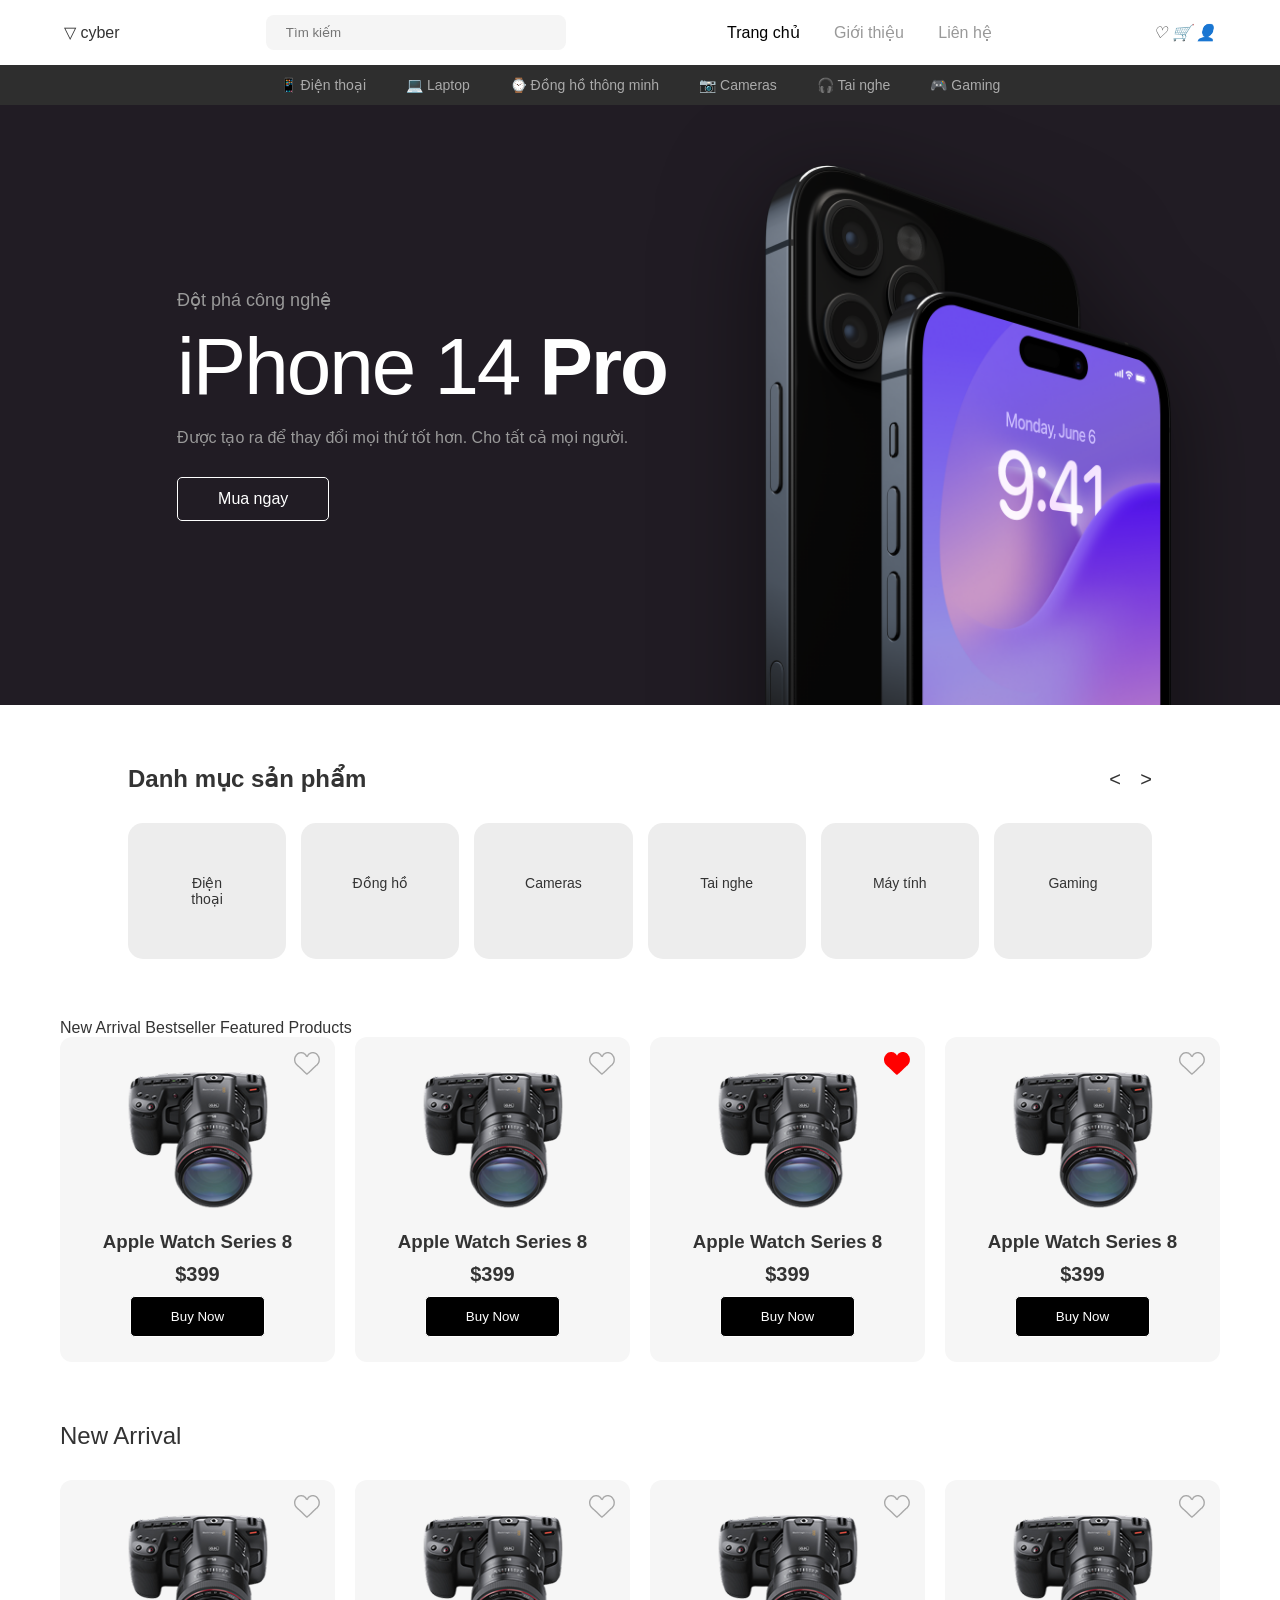
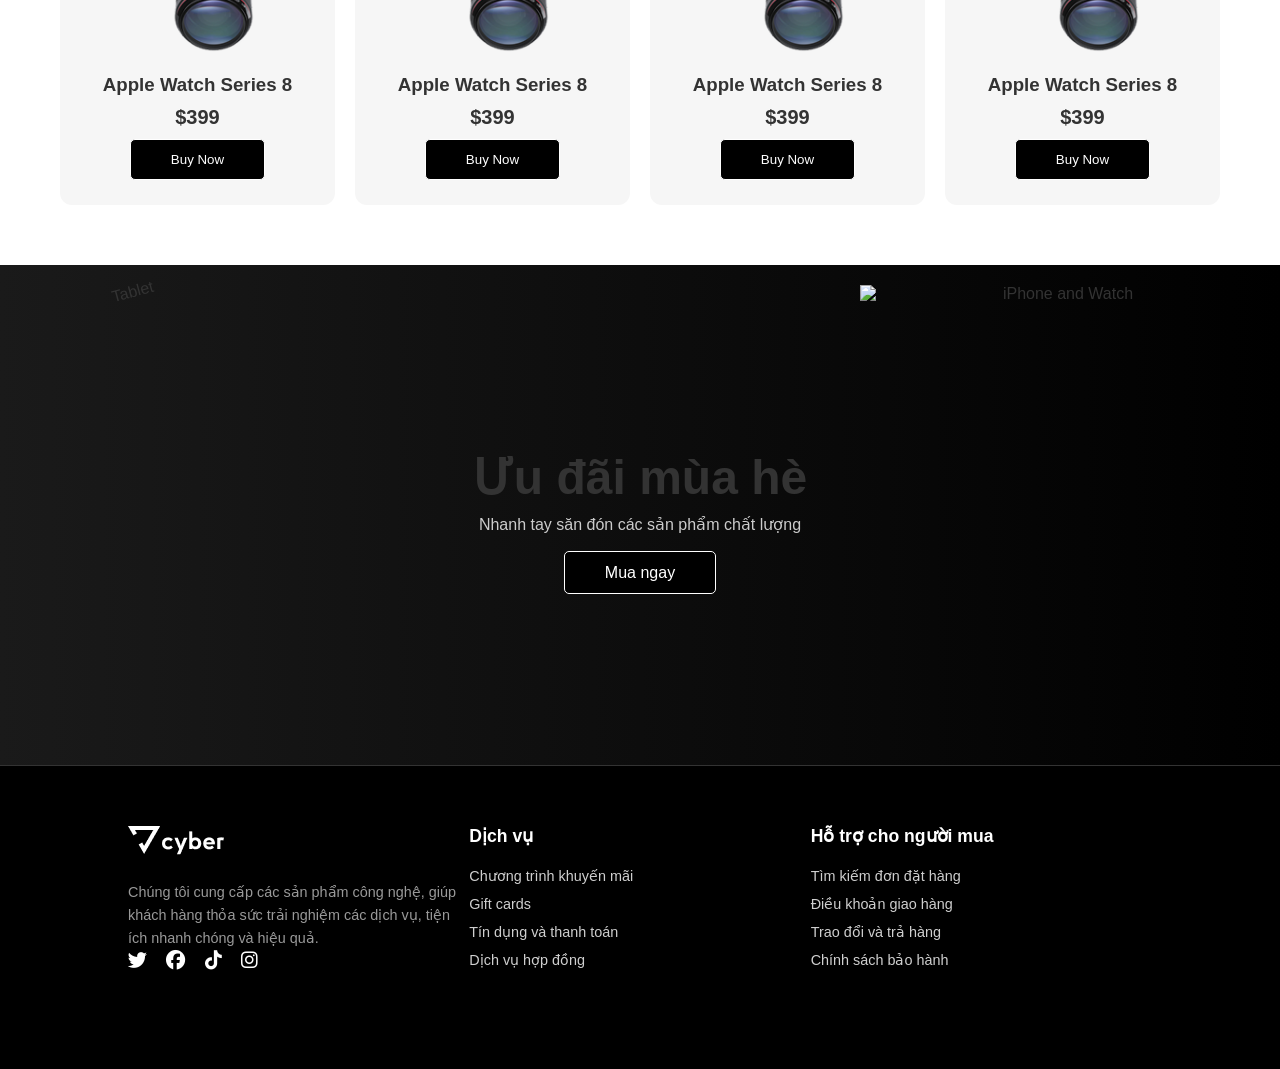
==== index.html @ fc741a78 "New" ====
<!DOCTYPE html>
<html lang="vi">
<head>
    <meta charset="UTF-8">
    <meta name="viewport" content="width=device-width, initial-scale=1.0">
    <title>Document</title>
    <link rel="stylesheet" href="https://cdnjs.cloudflare.com/ajax/libs/font-awesome/6.5.1/css/all.min.css">
    <link rel="stylesheet" href="./style.css">
</head>
<body>

    <!-- Header & Navigation -->
    <header>
    <!-- Tầng trên: Logo, Tìm kiếm và User Actions -->
        <div class="top-nav">
            <div class="logo">
                <span class="icon">▽</span> cyber
            </div>
            
            <div class="search-bar">
                <input type="text" placeholder="Tìm kiếm">
            </div>

            <nav class="main-menu">
                <a href="#" class="active">Trang chủ</a>
                <a href="#">Giới thiệu</a>
                <a href="#">Liên hệ</a>
            </nav>

            <div class="user-icons">
                <i class="icon-heart">♡</i>
                <i class="icon-cart">🛒</i>
                <i class="icon-user">👤</i>
            </div>
        </div>

        <!-- Tầng dưới: Danh mục sản phẩm -->
        <div class="category-nav">
            <div class="category-item">📱 Điện thoại</div>
            <div class="category-item">💻 Laptop</div>
            <div class="category-item">⌚ Đồng hồ thông minh</div>
            <div class="category-item">📷 Cameras</div>
            <div class="category-item">🎧 Tai nghe</div>
            <div class="category-item">🎮 Gaming</div>
        </div>
    </header>

    <!-- Hero Section (Banner iPhone 14 Pro) -->
    <section class="hero-banner">
    <div class="hero-content">
        <p class="subtitle">Đột phá công nghệ</p>
        <h1>iPhone 14 <span>Pro</span></h1>
        <p class="description">Được tạo ra để thay đổi mọi thứ tốt hơn. Cho tất cả mọi người.</p>
        <button class="btn-outline">Mua ngay</button>
    </div>
    <div class="hero-image">
        <img src="./img/imgfe.png" alt="iPhone 14 Pro">
    </div>
</section>

    <section class="category-section">
        <div class="category-header">
            <h2>Danh mục sản phẩm</h2>
            <div class="nav-arrows">
                <button class="arrow-btn">&lt;</button>
                <button class="arrow-btn">&gt;</button>
            </div>
        </div>

        <div class="category-grid">
            <div class="cat-card">Điện thoại</div>
            <div class="cat-card">Đồng hồ</div>
            <div class="cat-card">Cameras</div>
            <div class="cat-card">Tai nghe</div>
            <div class="cat-card">Máy tính</div>
            <div class="cat-card">Gaming</div>
        </div>
    </section>
    <section class="new-arrival">
        <div class="container">
        <div class="tabs">
            <span class="active">New Arrival</span>
            <span>Bestseller</span>
            <span>Featured Products</span>
        </div>
         <div class="product-grid">
                <!-- Thẻ sản phẩm mẫu -->
                <div class="product-card">
                    <div class="wishlist"><img src="./img/like.png" alt=""></div>
                    <img src="./img/Iphone 14 pro 1 (1).png" alt="Product">
                    <h3>Apple Watch Series 8</h3>
                    <p class="price">$399</p>
                    <button class="btn-buy">Buy Now</button>
                </div>
                <div class="product-card">
                    <div class="wishlist"><img src="./img/like.png" alt=""></div>
                    <img src="./img/Iphone 14 pro 1 (1).png" alt="Product">
                    <h3>Apple Watch Series 8</h3>
                    <p class="price">$399</p>
                    <button class="btn-buy">Buy Now</button>
                </div>
                <div class="product-card">
                    <div class="wishlist"><img src="./img/likered.png" alt=""></div>
                    <img src="./img/Iphone 14 pro 1 (1).png" alt="Product">
                    <h3>Apple Watch Series 8</h3>
                    <p class="price">$399</p>
                    <button class="btn-buy">Buy Now</button>
                </div>
                <div class="product-card">
                    <div class="wishlist"><img src="./img/like.png" alt=""></div>
                    <img src="./img/Iphone 14 pro 1 (1).png" alt="Product">
                    <h3>Apple Watch Series 8</h3>
                    <p class="price">$399</p>
                    <button class="btn-buy">Buy Now</button>
                </div>
                <!-- Lặp lại các thẻ sản phẩm khác... -->
            </div>
        </div>
    </section>
    <!-- Product Grid (Sản phẩm mới) -->
    <section class="product-section">
        <div class="container">
            <h2 class="section-title">New Arrival</h2>
            <div class="product-grid">
                <!-- Thẻ sản phẩm mẫu -->
                <div class="product-card">
                    <div class="wishlist"><img src="./img/like.png" alt=""></div>
                    <img src="./img/Iphone 14 pro 1 (1).png" alt="Product">
                    <h3>Apple Watch Series 8</h3>
                    <p class="price">$399</p>
                    <button class="btn-buy">Buy Now</button>
                </div>
                <div class="product-card">
                    <div class="wishlist"><img src="./img/like.png" alt=""></div>
                    <img src="./img/Iphone 14 pro 1 (1).png" alt="Product">
                    <h3>Apple Watch Series 8</h3>
                    <p class="price">$399</p>
                    <button class="btn-buy">Buy Now</button>
                </div>
                <div class="product-card">
                    <div class="wishlist"><img src="./img/like.png" alt=""></div>
                    <img src="./img/Iphone 14 pro 1 (1).png" alt="Product">
                    <h3>Apple Watch Series 8</h3>
                    <p class="price">$399</p>
                    <button class="btn-buy">Buy Now</button>
                </div>
                <div class="product-card">
                    <div class="wishlist"><img src="./img/like.png" alt=""></div>
                    <img src="./img/Iphone 14 pro 1 (1).png" alt="Product">
                    <h3>Apple Watch Series 8</h3>
                    <p class="price">$399</p>
                    <button class="btn-buy">Buy Now</button>
                </div>
                <!-- Lặp lại các thẻ sản phẩm khác... -->
            </div>
        </div>
    </section>
    <!-- PHẦN BANNER -->
    <section class="hero">
        <div class="container">
            <h1>Ưu đãi mùa hè</h1>
            <p>Nhanh tay săn đón các sản phẩm chất lượng</p>
            <a href="#" class="btn-buy">Mua ngay</a>
        </div>
        <!-- Hình ảnh minh họa (vị trí tương đối) -->
        <img src="tablet.png" class="img-left" alt="Tablet">
        <img src="iphone-watch.png" class="img-right" alt="iPhone and Watch">
    </section>

    <!-- PHẦN FOOTER -->
    <footer>
        <div class="footer-container">
            <div class="footer-col brand">
                <h2><img src="./img/Logo.png" alt=""></h2>
                <p>Chúng tôi cung cấp các sản phẩm công nghệ, giúp khách hàng thỏa sức trải nghiệm các dịch vụ, tiện ích nhanh chóng và hiệu quả.</p>
                <div class="social-icons">
                    <a href="#"><i class="fa-brands fa-twitter"></i></a>
                    <a href="#"><i class="fa-brands fa-facebook"></i></a>
                    <a href="#"><i class="fa-brands fa-tiktok"></i></a>
                    <a href="#"><i class="fa-brands fa-instagram"></i></a>
                </div>
            </div>

            <div class="footer-col">
                <h3>Dịch vụ</h3>
                <ul>
                    <li><a href="#">Chương trình khuyến mãi</a></li>
                    <li><a href="#">Gift cards</a></li>
                    <li><a href="#">Tín dụng và thanh toán</a></li>
                    <li><a href="#">Dịch vụ hợp đồng</a></li>
                </ul>
            </div>

            <div class="footer-col">
                <h3>Hỗ trợ cho người mua</h3>
                <ul>
                    <li><a href="#">Tìm kiếm đơn đặt hàng</a></li>
                    <li><a href="#">Điều khoản giao hàng</a></li>
                    <li><a href="#">Trao đổi và trả hàng</a></li>
                    <li><a href="#">Chính sách bảo hành</a></li>
                </ul>
            </div>
        </div>
    </footer>

</body>
</html>
---- style.css ----
* {
    margin: 0; 
    padding: 0; 
    box-sizing: border-box;
    font-family: 'Segoe UI', Tahoma, Geneva, Verdana, sans-serif;
}

body { 
    background-color: #ffffff; 
    color: #333; 
}

.container { 
    max-width: 1200px; 
    margin: 0 auto; 
    padding: 0 20px; 
}

.top-nav {
    display: flex;
    align-items: center;
    justify-content: space-between;
    padding: 15px 5%;
    background: #fff;
}

.search-bar input {
    background: #f5f5f5;
    border: none;
    padding: 10px 20px;
    border-radius: 8px;
    width: 300px;
}

.main-menu a {
    text-decoration: none;
    color: #999;
    margin: 0 15px;
    font-weight: 500;
}

.main-menu a.active { color: #000; }

/* Tầng dưới nền tối (Dark Mode Style) */
.category-nav {
    display: flex;
    justify-content: center;
    background: #2e2e2e;
    padding: 12px 0;
}

.category-item {
    color: #aaa;
    margin: 0 20px;
    font-size: 14px;
    cursor: pointer;
    display: flex;
    align-items: center;
    gap: 8px;
}

.category-item:hover { color: #fff; }

.category-section {
    padding: 60px 10%;
    background-color: #fff;
}

/* Header: Tiêu đề và Nút */
.category-header {
    display: flex;
    justify-content: space-between;
    align-items: center;
    margin-bottom: 30px;
}

.arrow-btn {
    background: none;
    border: none;
    font-size: 20px;
    cursor: pointer;
    margin-left: 15px;
    color: #333;
}

/* Grid danh mục */
.category-grid {
    display: flex;
    gap: 15px;
    justify-content: space-between;
}

.cat-card {
    flex: 1;
    background-color: #EDEDED; /* Màu xám nhạt giống ảnh */
    padding: 52px 47px;
    border-radius: 15px; /* Bo góc đặc trưng */
    text-align: center;
    font-weight: 500;
    font-size: 14px;
    cursor: pointer;
    transition: all 0.3s ease;
}

/* Hiệu ứng khi di chuột */
.cat-card:hover {
    background-color: #e0e0e0;
    transform: translateY(-5px);
}

/* banner */
.hero-banner {
    background-color: #211C24; /* Màu tím đen đặc trưng */
    height: 600px;
    display: flex;
    align-items: center;
    justify-content: space-around;
    padding: 0 10%;
    color: white;
    overflow: hidden;
}

.hero-content {
    max-width: 500px;
}

.subtitle {
    color: #999;
    font-size: 18px;
    margin-bottom: 10px;
}

.hero-content h1 {
    font-size: 80px;
    font-weight: 500;
    margin-bottom: 15px;
    letter-spacing: -2px;
}

.hero-content h1 span {
    font-weight: 700;
}

.description {
    color: #999;
    margin-bottom: 30px;
    font-size: 16px;
}

/* Nút bấm viền mảnh */
.btn-outline {
    background: transparent;
    border: 1px solid white;
    color: white;
    padding: 12px 40px;
    border-radius: 5px;
    cursor: pointer;
    font-size: 16px;
    transition: 0.3s;
}

.btn-outline:hover {
    background: white;
    color: #211C24;
}

/* Hiệu ứng hình ảnh */
.hero-image{
    width: 33%;
    position: relative;
}
.hero-image img {
    position: absolute;
    top: -240px;
    height: 998px;
    width: 406px;
    filter: drop-shadow(0 20px 50px rgba(0, 0, 0, 0.5));
}

.product-section { 
    padding: 60px 0; 
}
.section-title { 
    margin-bottom: 30px; 
    font-weight: 500; 
}

.product-grid {
    display: grid;
    grid-template-columns: repeat(auto-fill, minmax(240px, 1fr));
    gap: 20px;
}

.product-card {
    background: #F6F6F6;
    border-radius: 12px;
    padding: 25px;
    text-align: center;
    position: relative;
    transition: 0.3s;
}

.product-card:hover { 
    transform: translateY(-5px); 
    box-shadow: 0 10px 20px rgba(0,0,0,0.05); 
}

.product-card img { 
    width: 150px;
    height: auto; 
    margin-bottom: 15px;
}

.price { 
    font-weight: bold; 
    font-size: 20px; 
    margin: 10px 0; 
}
.wishlist {
    position: absolute;
    top: 15px;
    right: 15px;
    font-size: 20px;
    color: #ccc;
    cursor: pointer;
}
.wishlist img{
    width: auto;
}
.btn-buy {
    background: #000; 
    color: #fff; 
    border: none;
    padding: 10px 30px; 
    border-radius: 8px; 
    cursor: pointer;
}
/* --- PHẦN BANNER --- */
.hero {
    height: 500px;
    background: linear-gradient(to right, #1a1a1a, #000);
    display: flex;
    align-items: center;
    justify-content: center;
    text-align: center;
    position: relative;
    overflow: hidden;
}

.hero h1 { 
    font-size: 3rem; 
    margin-bottom: 10px; 
}
.hero p { 
    color: #ccc; 
    margin-bottom: 30px; 
}

.btn-buy {
    padding: 12px 40px;
    border: 1px solid #fff;
    color: #fff;
    text-decoration: none;
    border-radius: 5px;
    transition: 0.3s;
}

.btn-buy:hover { 
    background: #fff; 
    color: #000; 
}

/* Vị trí ảnh sản phẩm */
.img-left { 
    position: absolute; 
    left: -50px; 
    top: 20px; 
    width: 350px; 
    transform: rotate(-15deg); 
}
.img-right { 
    position: absolute; 
    right: 20px; 
    top: 20px; 
    width: 400px; 
}

/* --- PHẦN FOOTER --- */
footer {
    background-color: #000;
    padding: 60px 10%;
    border-top: 1px solid #333;
}

.footer-container {
    display: flex;
    justify-content: space-between;
    flex-wrap: wrap;
}

.footer-col { 
    flex: 1; 
    min-width: 250px; 
    margin-bottom: 30px; 
}

.footer-col h2 { 
    font-size: 1.5rem; 
    text-transform: uppercase; 
    margin-bottom: 20px; }
.footer-col h3 { 
    font-size: 1.1rem; 
    margin-bottom: 20px; 
    color: white;
}

.footer-col p { 
    color: #999; 
    line-height: 1.6; 
    font-size: 0.9rem; 
}

.footer-col ul { 
    list-style: none; padding: 0; 
}
.footer-col ul li { 
    margin-bottom: 10px; 
}
.footer-col ul li a { 
    color: #CFCFCF; 
    text-decoration: none;
    font-size: 0.9rem; 
}
.footer-col ul li a:hover { 
    color: #fff; 
}

.social-icons a {
    color: #fff;
    margin-right: 15px;
    font-size: 1.2rem;
}
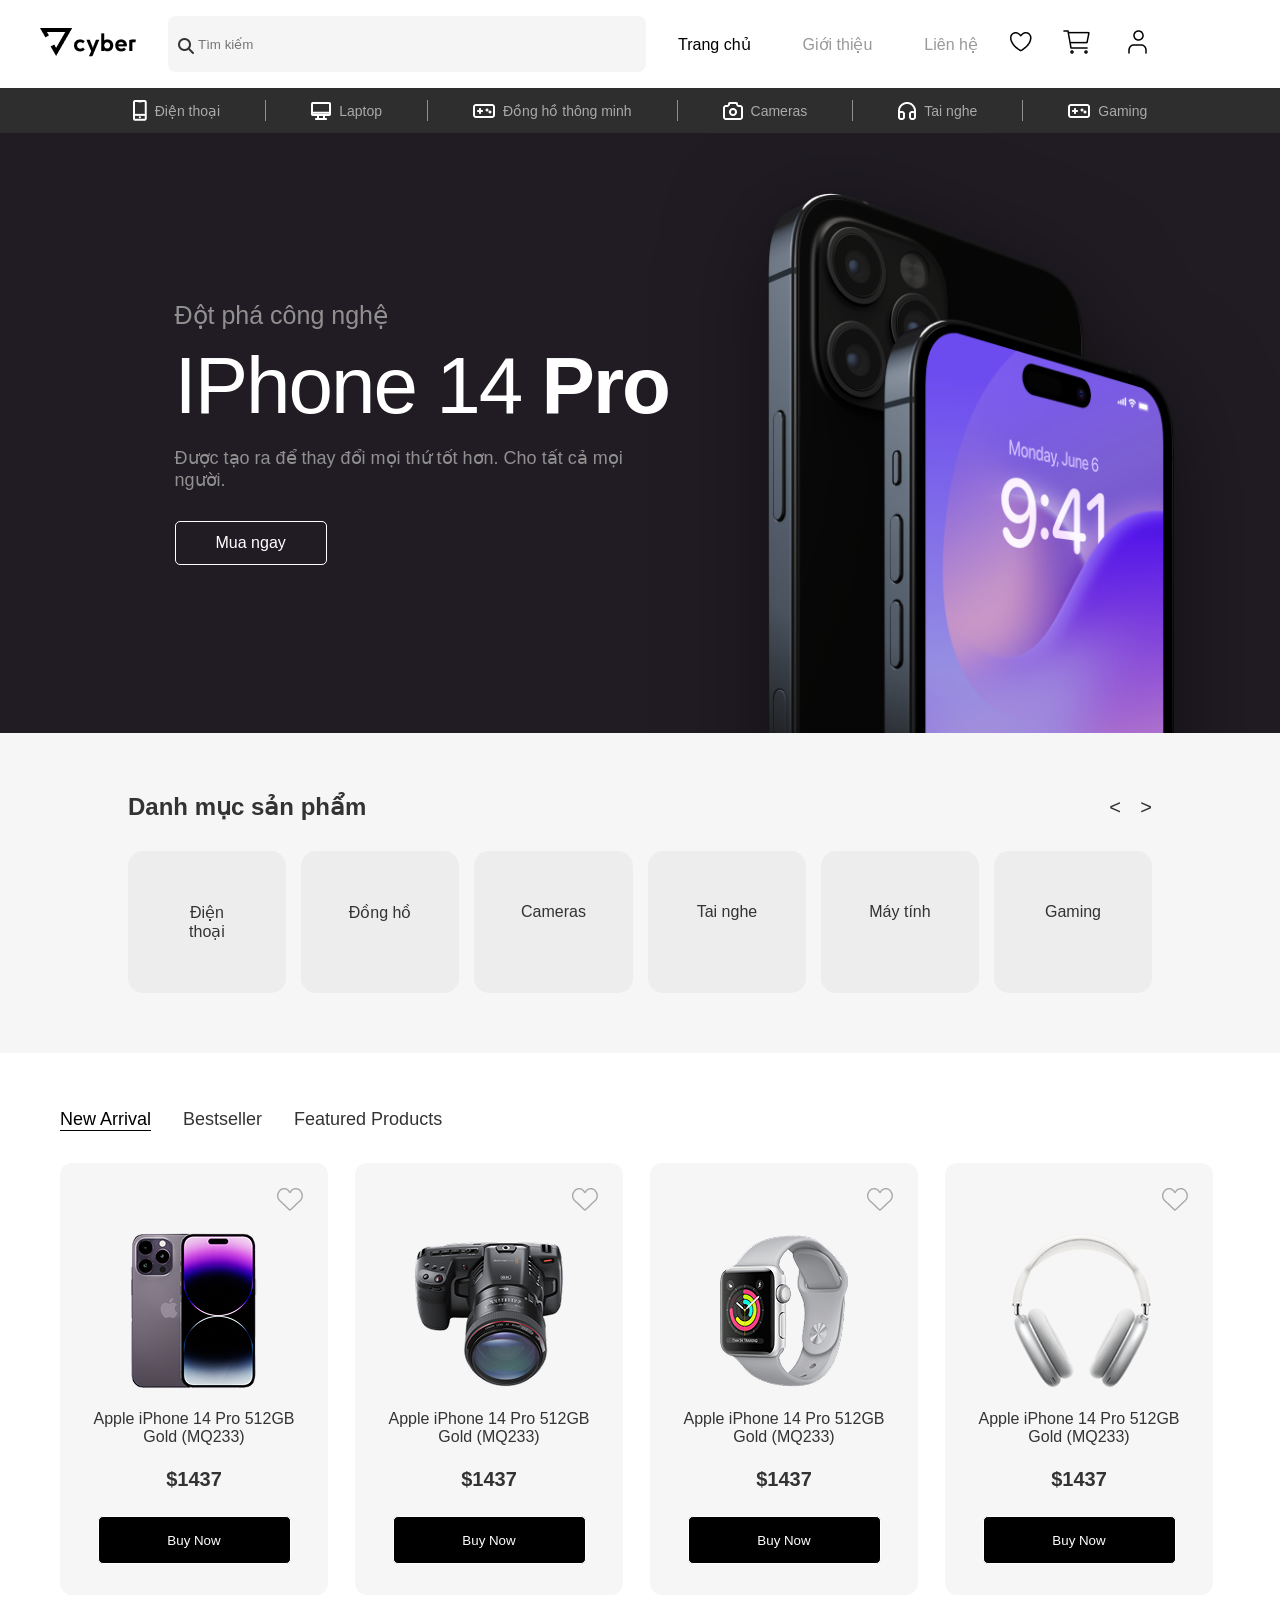
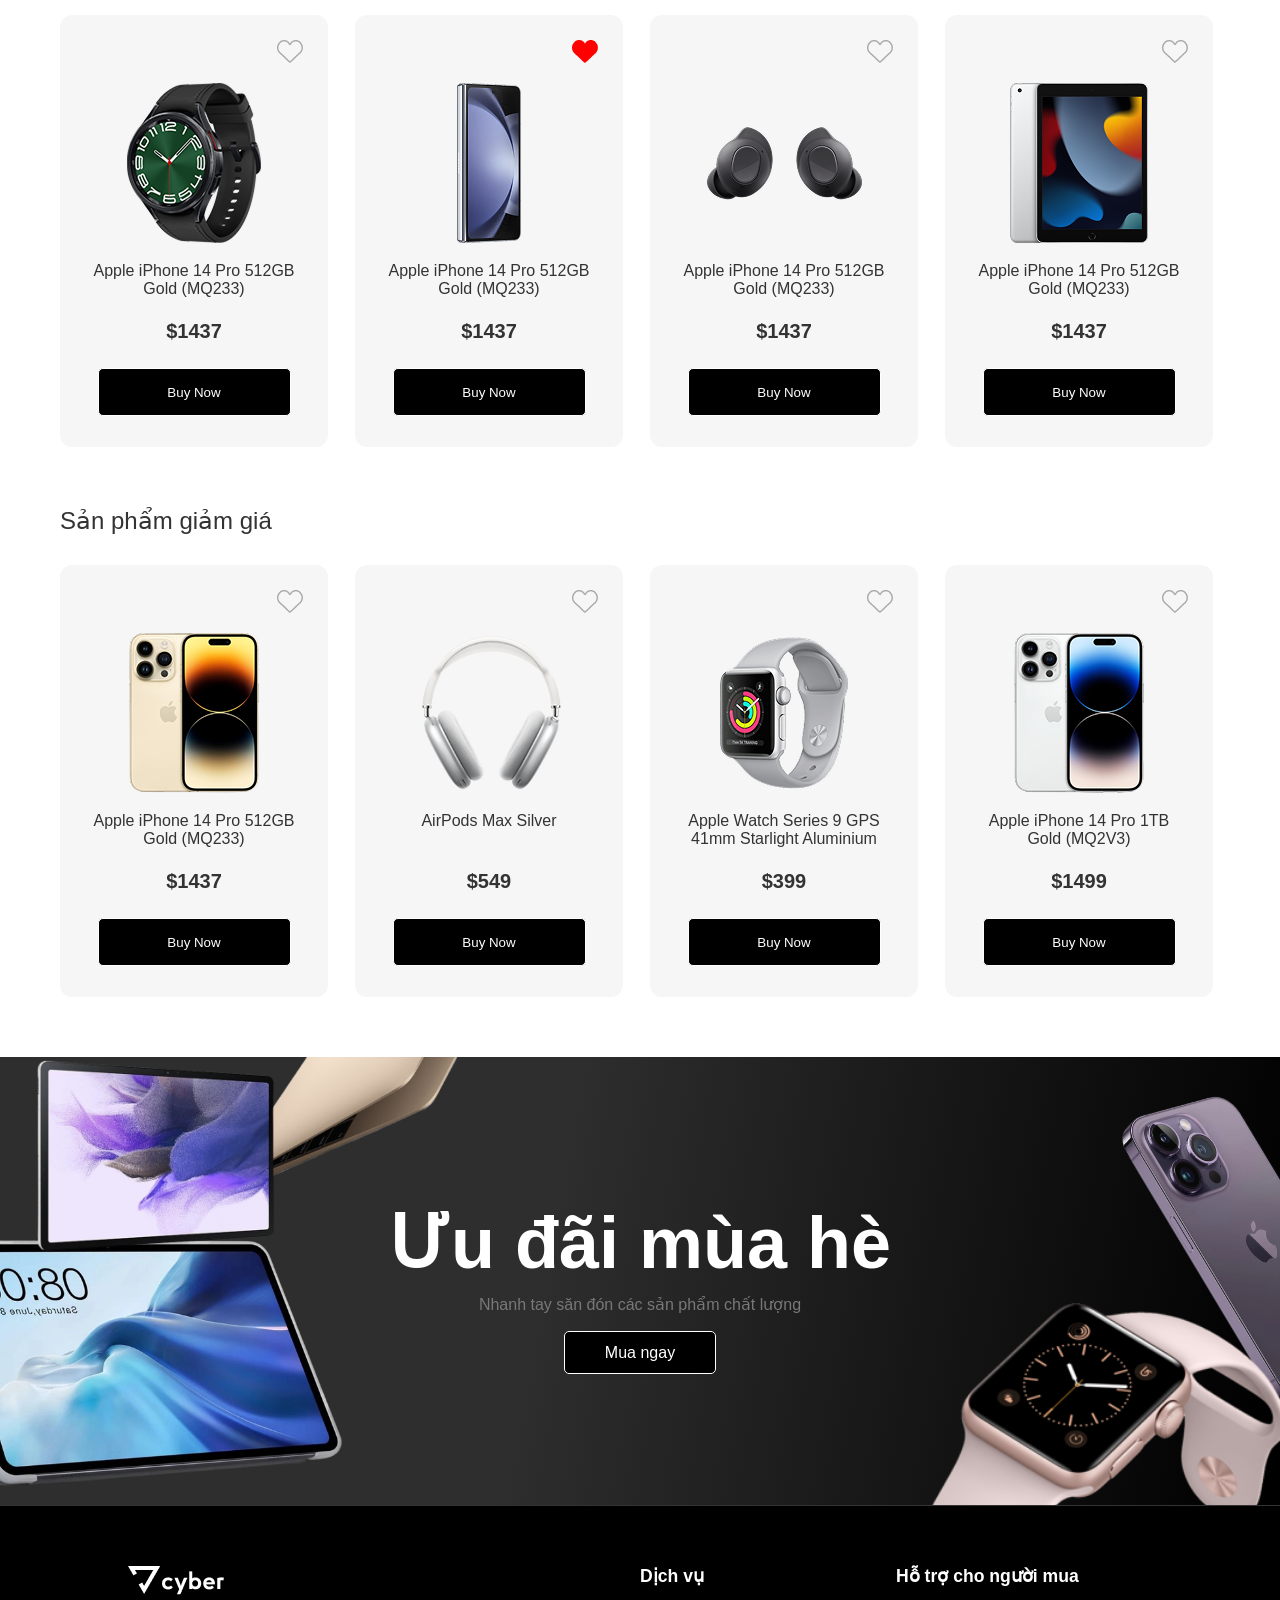
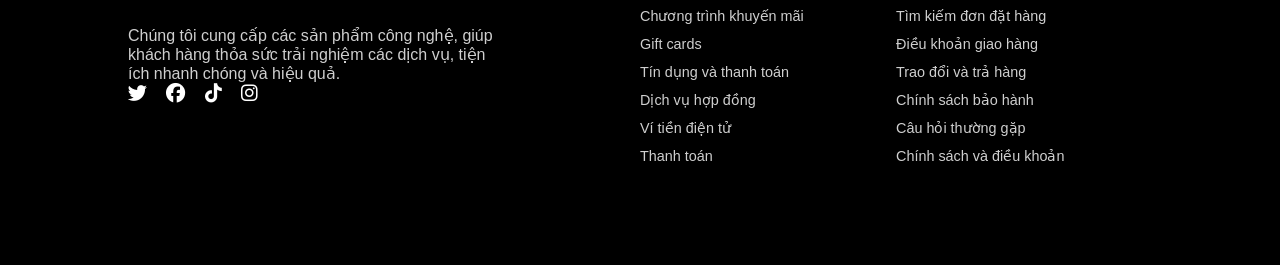
==== commit 19813569: "new" ====
--- a/index.html
+++ b/index.html
@@ -14,11 +14,12 @@
     <!-- Tầng trên: Logo, Tìm kiếm và User Actions -->
         <div class="top-nav">
             <div class="logo">
-                <span class="icon">▽</span> cyber
+                <img src="./img/Logo Vector.png" alt="">
             </div>
             
             <div class="search-bar">
                 <input type="text" placeholder="Tìm kiếm">
+                <i class="fas fa-search"></i>
             </div>
 
             <nav class="main-menu">
@@ -28,35 +29,34 @@
             </nav>
 
             <div class="user-icons">
-                <i class="icon-heart">♡</i>
-                <i class="icon-cart">🛒</i>
-                <i class="icon-user">👤</i>
+                <a href=""><img src="./img/Vector.png" alt=""></i></a>
+                <a href=""><img src="./img/Cart.png" alt=""></i></a>
+                <a href=""><img src="./img/User.png" alt=""></i></a>
             </div>
         </div>
 
         <!-- Tầng dưới: Danh mục sản phẩm -->
         <div class="category-nav">
-            <div class="category-item">📱 Điện thoại</div>
-            <div class="category-item">💻 Laptop</div>
-            <div class="category-item">⌚ Đồng hồ thông minh</div>
-            <div class="category-item">📷 Cameras</div>
-            <div class="category-item">🎧 Tai nghe</div>
-            <div class="category-item">🎮 Gaming</div>
+            <div class="category-item"><img src="./img/phone.png" alt=""> Điện thoại</div>
+            <div class="category-item"><img src="./img/1.png" alt=""> Laptop</div>
+            <div class="category-item"><img src="./img/gaming.png" alt=""> Đồng hồ thông minh</div>
+            <div class="category-item"><img src="./img/camera.png" alt=""> Cameras</div>
+            <div class="category-item"><img src="./img/ihone.png" alt=""> Tai nghe</div>
+            <div class="category-item"><img src="./img/gaming.png" alt=""> Gaming</div>
         </div>
     </header>
 
-    <!-- Hero Section (Banner iPhone 14 Pro) -->
     <section class="hero-banner">
-    <div class="hero-content">
-        <p class="subtitle">Đột phá công nghệ</p>
-        <h1>iPhone 14 <span>Pro</span></h1>
-        <p class="description">Được tạo ra để thay đổi mọi thứ tốt hơn. Cho tất cả mọi người.</p>
-        <button class="btn-outline">Mua ngay</button>
-    </div>
-    <div class="hero-image">
-        <img src="./img/imgfe.png" alt="iPhone 14 Pro">
-    </div>
-</section>
+        <div class="hero-content">
+            <p class="subtitle">Đột phá công nghệ</p>
+            <h1>IPhone 14 <span>Pro</span></h1>
+            <p class="description">Được tạo ra để thay đổi mọi thứ tốt hơn. Cho tất cả mọi người.</p>
+            <button class="btn-outline">Mua ngay</button>
+        </div>
+        <div class="hero-image">
+            <img src="./img/imgfe.png" alt="iPhone 14 Pro">
+        </div>
+    </section>
 
     <section class="category-section">
         <div class="category-header">
@@ -78,130 +78,160 @@
     </section>
     <section class="new-arrival">
         <div class="container">
-        <div class="tabs">
-            <span class="active">New Arrival</span>
-            <span>Bestseller</span>
-            <span>Featured Products</span>
-        </div>
-         <div class="product-grid">
-                <!-- Thẻ sản phẩm mẫu -->
+            <div class="tabs">
+                <span class="active">New Arrival</span>
+                <span>Bestseller</span>
+                <span>Featured Products</span>
+            </div>
+            <div class="product-grid">
+                <div class="product-card">
+                    <div class="wishlist"><img src="./img/like.png" alt=""></div>
+                    <img src="./img/Iphone 14 pro (1).png" alt="Product">
+                    <p>Apple iPhone 14 Pro 512GB Gold (MQ233)</p>
+                    <p class="price">$1437</p>
+                    <button class="btn-buy">Buy Now</button>
+                </div>
+                <div class="product-card">
+                    <div class="wishlist"><img src="./img/like.png" alt=""></div>
+                    <img src="./img/Iphone 14 pro (6).png" alt="Product">
+                    <p>Apple iPhone 14 Pro 512GB Gold (MQ233)</p>
+                    <p class="price">$1437</p>
+                    <button class="btn-buy">Buy Now</button>
+                </div>
+                <div class="product-card">
+                    <div class="wishlist"><img src="./img/like.png" alt=""></div>
+                    <img src="./img/Iphone 14 pro 1 (2).png" alt="Product">
+                    <p>Apple iPhone 14 Pro 512GB Gold (MQ233)</p>
+                    <p class="price">$1437</p>
+                    <button class="btn-buy">Buy Now</button>
+                </div>
                 <div class="product-card">
                     <div class="wishlist"><img src="./img/like.png" alt=""></div>
                     <img src="./img/Iphone 14 pro 1 (1).png" alt="Product">
-                    <h3>Apple Watch Series 8</h3>
-                    <p class="price">$399</p>
-                    <button class="btn-buy">Buy Now</button>
-                </div>
-                <div class="product-card">
-                    <div class="wishlist"><img src="./img/like.png" alt=""></div>
-                    <img src="./img/Iphone 14 pro 1 (1).png" alt="Product">
-                    <h3>Apple Watch Series 8</h3>
-                    <p class="price">$399</p>
+                    <p>Apple iPhone 14 Pro 512GB Gold (MQ233)</p>
+                    <p class="price">$1437</p>
+                    <button class="btn-buy">Buy Now</button>
+                </div>
+                <div class="product-card">
+                    <div class="wishlist"><img src="./img/like.png" alt=""></div>
+                    <img src="./img/Iphone 14 pro (5).png" alt="Product">
+                    <p>Apple iPhone 14 Pro 512GB Gold (MQ233)</p>
+                    <p class="price">$1437</p>
                     <button class="btn-buy">Buy Now</button>
                 </div>
                 <div class="product-card">
                     <div class="wishlist"><img src="./img/likered.png" alt=""></div>
-                    <img src="./img/Iphone 14 pro 1 (1).png" alt="Product">
-                    <h3>Apple Watch Series 8</h3>
-                    <p class="price">$399</p>
-                    <button class="btn-buy">Buy Now</button>
-                </div>
-                <div class="product-card">
-                    <div class="wishlist"><img src="./img/like.png" alt=""></div>
-                    <img src="./img/Iphone 14 pro 1 (1).png" alt="Product">
-                    <h3>Apple Watch Series 8</h3>
-                    <p class="price">$399</p>
-                    <button class="btn-buy">Buy Now</button>
-                </div>
-                <!-- Lặp lại các thẻ sản phẩm khác... -->
-            </div>
-        </div>
-    </section>
-    <!-- Product Grid (Sản phẩm mới) -->
+                    <img src="./img/Iphone 14 pro (4).png" alt="Product">
+                    <p>Apple iPhone 14 Pro 512GB Gold (MQ233)</p>
+                    <p class="price">$1437</p>
+                    <button class="btn-buy">Buy Now</button>
+                </div>
+                <div class="product-card">
+                    <div class="wishlist"><img src="./img/like.png" alt=""></div>
+                    <img src="./img/Iphone 14 pro (3).png" alt="Product">
+                    <p>Apple iPhone 14 Pro 512GB Gold (MQ233)</p>
+                    <p class="price">$1437</p>
+                    <button class="btn-buy">Buy Now</button>
+                </div>
+                <div class="product-card">
+                    <div class="wishlist"><img src="./img/like.png" alt=""></div>
+                    <img src="./img/Iphone 14 pro (2).png" alt="Product">
+                    <p>Apple iPhone 14 Pro 512GB Gold (MQ233)</p>
+                    <p class="price">$1437</p>
+                    <button class="btn-buy">Buy Now</button>
+                </div>
+            </div>
+        </div>
+    </section>
     <section class="product-section">
         <div class="container">
-            <h2 class="section-title">New Arrival</h2>
+            <h2 class="section-title">Sản phẩm giảm giá</h2>
             <div class="product-grid">
-                <!-- Thẻ sản phẩm mẫu -->
+                <div class="product-card">
+                    <div class="wishlist"><img src="./img/like.png" alt=""></div>
+                    <img src="./img/Iphone 14 pro 1.png" alt="Product">
+                    <p>Apple iPhone 14 Pro 512GB Gold (MQ233)</p>
+                    <p class="price">$1437</p>
+                    <button class="btn-buy">Buy Now</button>
+                </div>
                 <div class="product-card">
                     <div class="wishlist"><img src="./img/like.png" alt=""></div>
                     <img src="./img/Iphone 14 pro 1 (1).png" alt="Product">
-                    <h3>Apple Watch Series 8</h3>
+                    <p>AirPods Max Silver</p>
+                    <p class="price">$549</p>
+                    <button class="btn-buy">Buy Now</button>
+                </div>
+                <div class="product-card">
+                    <div class="wishlist"><img src="./img/like.png" alt=""></div>
+                    <img src="./img/Iphone 14 pro 1 (2).png" alt="Product">
+                    <p>Apple Watch Series 9 GPS 41mm Starlight Aluminium</p>
                     <p class="price">$399</p>
                     <button class="btn-buy">Buy Now</button>
                 </div>
                 <div class="product-card">
                     <div class="wishlist"><img src="./img/like.png" alt=""></div>
-                    <img src="./img/Iphone 14 pro 1 (1).png" alt="Product">
-                    <h3>Apple Watch Series 8</h3>
-                    <p class="price">$399</p>
-                    <button class="btn-buy">Buy Now</button>
-                </div>
-                <div class="product-card">
-                    <div class="wishlist"><img src="./img/like.png" alt=""></div>
-                    <img src="./img/Iphone 14 pro 1 (1).png" alt="Product">
-                    <h3>Apple Watch Series 8</h3>
-                    <p class="price">$399</p>
-                    <button class="btn-buy">Buy Now</button>
-                </div>
-                <div class="product-card">
-                    <div class="wishlist"><img src="./img/like.png" alt=""></div>
-                    <img src="./img/Iphone 14 pro 1 (1).png" alt="Product">
-                    <h3>Apple Watch Series 8</h3>
-                    <p class="price">$399</p>
-                    <button class="btn-buy">Buy Now</button>
-                </div>
-                <!-- Lặp lại các thẻ sản phẩm khác... -->
-            </div>
-        </div>
-    </section>
-    <!-- PHẦN BANNER -->
+                    <img src="./img/Iphone 14 pro 1 (3).png" alt="Product">
+                    <p>Apple iPhone 14 Pro 1TB Gold (MQ2V3)</p>
+                    <p class="price">$1499</p>
+                    <button class="btn-buy">Buy Now</button>
+                </div>
+            </div>
+        </div>
+    </section>
     <section class="hero">
         <div class="container">
             <h1>Ưu đãi mùa hè</h1>
             <p>Nhanh tay săn đón các sản phẩm chất lượng</p>
             <a href="#" class="btn-buy">Mua ngay</a>
         </div>
-        <!-- Hình ảnh minh họa (vị trí tương đối) -->
-        <img src="tablet.png" class="img-left" alt="Tablet">
-        <img src="iphone-watch.png" class="img-right" alt="iPhone and Watch">
+        <img src="./img/imgsale (2).png" class="img-left1" alt="Tablet">
+        <img src="./img/imgsale (5).png" class="img-left2" alt="Laptop">
+        <img src="./img/imgsale (1).png" class="img-left" alt="Tablet">
+        <img src="./img/imgsale (3).png" class="img-right" alt="iPhone and Watch">
+        <img src="./img/imgsale (4).png" class="img-right1" alt="Applewatch">
     </section>
 
     <!-- PHẦN FOOTER -->
     <footer>
         <div class="footer-container">
-            <div class="footer-col brand">
+            <div class="brand">
                 <h2><img src="./img/Logo.png" alt=""></h2>
                 <p>Chúng tôi cung cấp các sản phẩm công nghệ, giúp khách hàng thỏa sức trải nghiệm các dịch vụ, tiện ích nhanh chóng và hiệu quả.</p>
-                <div class="social-icons">
+                 <div class="social-icons">
                     <a href="#"><i class="fa-brands fa-twitter"></i></a>
                     <a href="#"><i class="fa-brands fa-facebook"></i></a>
                     <a href="#"><i class="fa-brands fa-tiktok"></i></a>
                     <a href="#"><i class="fa-brands fa-instagram"></i></a>
                 </div>
             </div>
-
-            <div class="footer-col">
+            <div class="footer-box">
+                <div class="footer-col">
                 <h3>Dịch vụ</h3>
-                <ul>
-                    <li><a href="#">Chương trình khuyến mãi</a></li>
-                    <li><a href="#">Gift cards</a></li>
-                    <li><a href="#">Tín dụng và thanh toán</a></li>
-                    <li><a href="#">Dịch vụ hợp đồng</a></li>
-                </ul>
-            </div>
-
-            <div class="footer-col">
-                <h3>Hỗ trợ cho người mua</h3>
-                <ul>
-                    <li><a href="#">Tìm kiếm đơn đặt hàng</a></li>
-                    <li><a href="#">Điều khoản giao hàng</a></li>
-                    <li><a href="#">Trao đổi và trả hàng</a></li>
-                    <li><a href="#">Chính sách bảo hành</a></li>
-                </ul>
-            </div>
+                    <ul>
+                        <li><a href="#">Chương trình khuyến mãi</a></li>
+                        <li><a href="#">Gift cards</a></li>
+                        <li><a href="#">Tín dụng và thanh toán</a></li>
+                        <li><a href="#">Dịch vụ hợp đồng</a></li>
+                        <li><a href="#">Ví tiền điện tử</a></li>
+                        <li><a href="#">Thanh toán</a></li>
+                    </ul>
+                </div>
+
+                <div class="footer-col">
+                    <h3>Hỗ trợ cho người mua</h3>
+                    <ul>
+                        <li><a href="#">Tìm kiếm đơn đặt hàng</a></li>
+                        <li><a href="#">Điều khoản giao hàng</a></li>
+                        <li><a href="#">Trao đổi và trả hàng</a></li>
+                        <li><a href="#">Chính sách bảo hành</a></li>
+                        <li><a href="#">Câu hỏi thường gặp</a></li>
+                        <li><a href="#">Chính sách và điều khoản</a></li>
+                    </ul>
+                </div>
+            </div>
+            
         </div>
     </footer>
-
+    <script src="./script.js"></script>
 </body>
 </html>
--- a/style.css
+++ b/style.css
@@ -17,30 +17,54 @@
 }
 
 .top-nav {
-    display: flex;
-    align-items: center;
-    justify-content: space-between;
-    padding: 15px 5%;
+    height: 88px;
+    margin: auto;
+    max-width: 1200px;
+    display: flex;
+    align-items: center;
+    gap: 32px;
     background: #fff;
 }
-
+.search-bar{
+    position: relative;
+}
 .search-bar input {
     background: #f5f5f5;
     border: none;
-    padding: 10px 20px;
+    padding: 10px 30px;
     border-radius: 8px;
-    width: 300px;
-}
-
+    width: 478px;
+    height: 56px;
+}
+.fas{
+    position: absolute;
+    top: 22px;
+    left: 10px;
+}
+.main-menu{
+    display: flex;
+    gap: 52px;
+}
 .main-menu a {
     text-decoration: none;
     color: #999;
-    margin: 0 15px;
     font-weight: 500;
 }
 
-.main-menu a.active { color: #000; }
-
+.main-menu a.active { 
+    color: #000; 
+    border: none;
+}
+.user-icons{
+    display: flex;
+    width: 144px;
+    height: 32px;
+    align-items: center;
+    justify-content: space-between;
+}
+.user-icons img{
+    height: 100%;
+}
 /* Tầng dưới nền tối (Dark Mode Style) */
 .category-nav {
     display: flex;
@@ -51,19 +75,22 @@
 
 .category-item {
     color: #aaa;
-    margin: 0 20px;
+    padding: 0 45px;
     font-size: 14px;
     cursor: pointer;
     display: flex;
     align-items: center;
     gap: 8px;
-}
-
+    border-left:1px solid #909090 ;
+}
+.category-item:first-child{
+    border: none;
+}
 .category-item:hover { color: #fff; }
 
 .category-section {
     padding: 60px 10%;
-    background-color: #fff;
+    background-color: #f6f6f6;
 }
 
 /* Header: Tiêu đề và Nút */
@@ -84,6 +111,9 @@
 }
 
 /* Grid danh mục */
+.new-arrival{
+    padding-top: 56px;
+}
 .category-grid {
     display: flex;
     gap: 15px;
@@ -97,7 +127,7 @@
     border-radius: 15px; /* Bo góc đặc trưng */
     text-align: center;
     font-weight: 500;
-    font-size: 14px;
+    font-size: 16px;
     cursor: pointer;
     transition: all 0.3s ease;
 }
@@ -130,9 +160,9 @@
     margin-bottom: 10px;
 }
 
-.hero-content h1 {
+.hero-content h1{
     font-size: 80px;
-    font-weight: 500;
+    font-weight: 300;
     margin-bottom: 15px;
     letter-spacing: -2px;
 }
@@ -140,7 +170,13 @@
 .hero-content h1 span {
     font-weight: 700;
 }
-
+.hero-content p{
+    color: #909090;
+    font-size: 18px;
+}
+.hero-content p:first-child{
+   font-size: 25px;
+}
 .description {
     color: #999;
     margin-bottom: 30px;
@@ -184,7 +220,17 @@
     margin-bottom: 30px; 
     font-weight: 500; 
 }
-
+.tabs{
+    font-size: 18px;
+    margin-bottom: 32px;
+    gap: 32px;
+    display: flex;
+    flex-wrap: wrap;
+}
+.active{
+    border-bottom: 1px solid black;
+    color: black;
+}
 .product-grid {
     display: grid;
     grid-template-columns: repeat(auto-fill, minmax(240px, 1fr));
@@ -198,15 +244,19 @@
     text-align: center;
     position: relative;
     transition: 0.3s;
+    width: 268px;
+    height: 432px;
 }
 
 .product-card:hover { 
     transform: translateY(-5px); 
     box-shadow: 0 10px 20px rgba(0,0,0,0.05); 
 }
-
+.product-card p{
+    height: 48px;
+}
 .product-card img { 
-    width: 150px;
+    width: 160px;
     height: auto; 
     margin-bottom: 15px;
 }
@@ -214,55 +264,55 @@
 .price { 
     font-weight: bold; 
     font-size: 20px; 
-    margin: 10px 0; 
+    padding: 10px 0; 
+
 }
 .wishlist {
-    position: absolute;
-    top: 15px;
-    right: 15px;
     font-size: 20px;
     color: #ccc;
     cursor: pointer;
+    text-align: right;
 }
 .wishlist img{
     width: auto;
 }
-.btn-buy {
-    background: #000; 
-    color: #fff; 
-    border: none;
-    padding: 10px 30px; 
-    border-radius: 8px; 
-    cursor: pointer;
-}
 /* --- PHẦN BANNER --- */
 .hero {
-    height: 500px;
-    background: linear-gradient(to right, #1a1a1a, #000);
+    height: 448px;
     display: flex;
     align-items: center;
     justify-content: center;
     text-align: center;
     position: relative;
     overflow: hidden;
+    background: linear-gradient(100.23deg, #2E2E2E 42.36%, #000000 98.65%);
+
 }
 
 .hero h1 { 
-    font-size: 3rem; 
+    font-size: 72px; 
     margin-bottom: 10px; 
+    color: white;
+
 }
 .hero p { 
-    color: #ccc; 
-    margin-bottom: 30px; 
+    color: #787878; 
+    margin-bottom: 30px;
+    font-size: 16px; 
 }
 
 .btn-buy {
     padding: 12px 40px;
     border: 1px solid #fff;
     color: #fff;
+    background: #000; 
+    cursor: pointer;
     text-decoration: none;
     border-radius: 5px;
     transition: 0.3s;
+    height: 48px;
+    width: 193px;
+    margin-top: 10px;
 }
 
 .btn-buy:hover { 
@@ -272,19 +322,36 @@
 
 /* Vị trí ảnh sản phẩm */
 .img-left { 
-    position: absolute; 
-    left: -50px; 
-    top: 20px; 
-    width: 350px; 
-    transform: rotate(-15deg); 
+    position: absolute;
+    left: 37px;
+    top: 3px;
+    width: 237px;
+}
+.img-left1 { 
+    position: absolute;
+    left: -74px;
+    bottom: 13px;
+    width: 418px;
+}
+.img-left2 { 
+    position: absolute;
+    left: 222px;
+    top: -220px;
+    width: 337px;
 }
 .img-right { 
     position: absolute; 
-    right: 20px; 
-    top: 20px; 
-    width: 400px; 
-}
-
+    right: -30px;
+    top: 20px;
+    width: 120px;
+    transform: rotate(-31deg);
+}
+.img-right1 { 
+    position: absolute; 
+    right: -7px;
+    bottom: -125px;
+    width: 404px;
+}
 /* --- PHẦN FOOTER --- */
 footer {
     background-color: #000;
@@ -296,8 +363,24 @@
     display: flex;
     justify-content: space-between;
     flex-wrap: wrap;
-}
-
+    color: #CFCFCF;
+}
+.brand{
+    width: 50%;
+    padding-right: 14%;
+    position: relative;
+}
+.brand h2{
+    margin-bottom: 25px;
+}
+.social-icons{
+    position: absolute;
+    bottom: o;
+}
+.footer-box{
+    display: flex;
+    width: 50%;
+}
 .footer-col { 
     flex: 1; 
     min-width: 250px; 
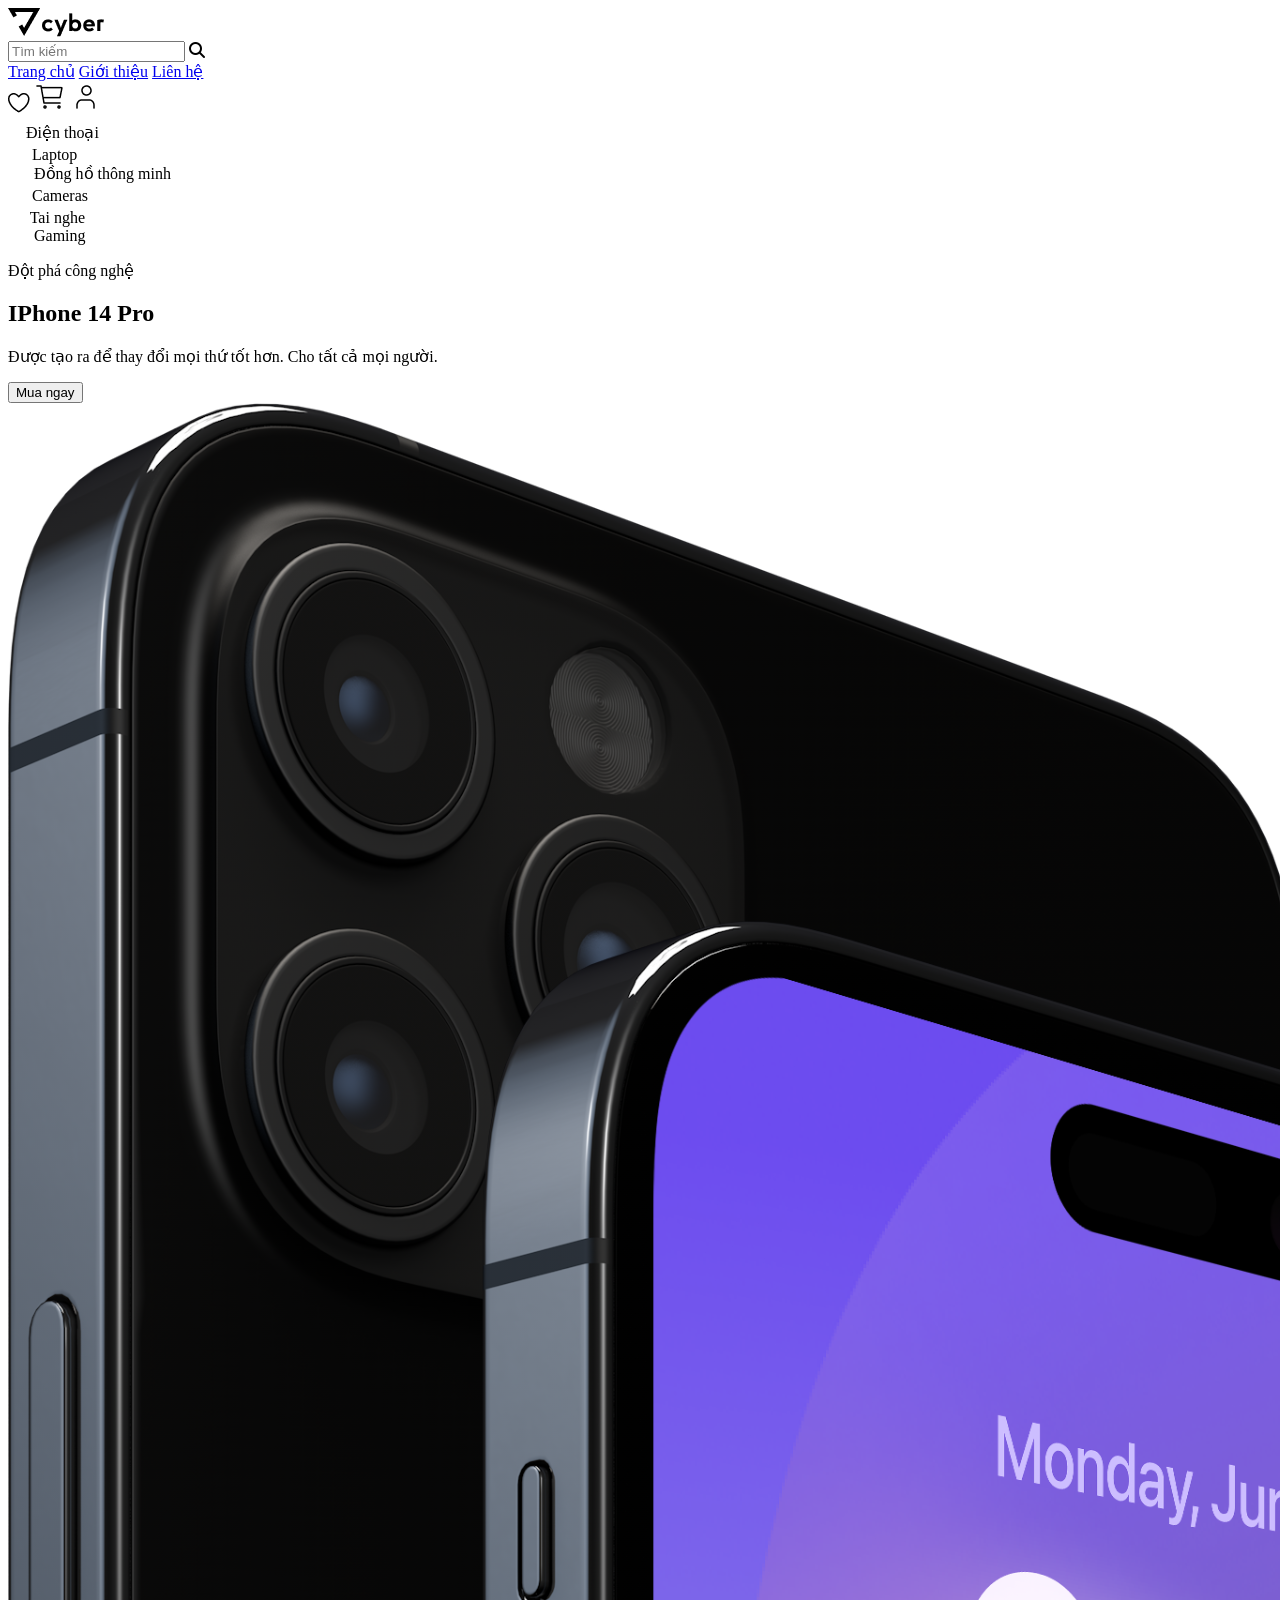
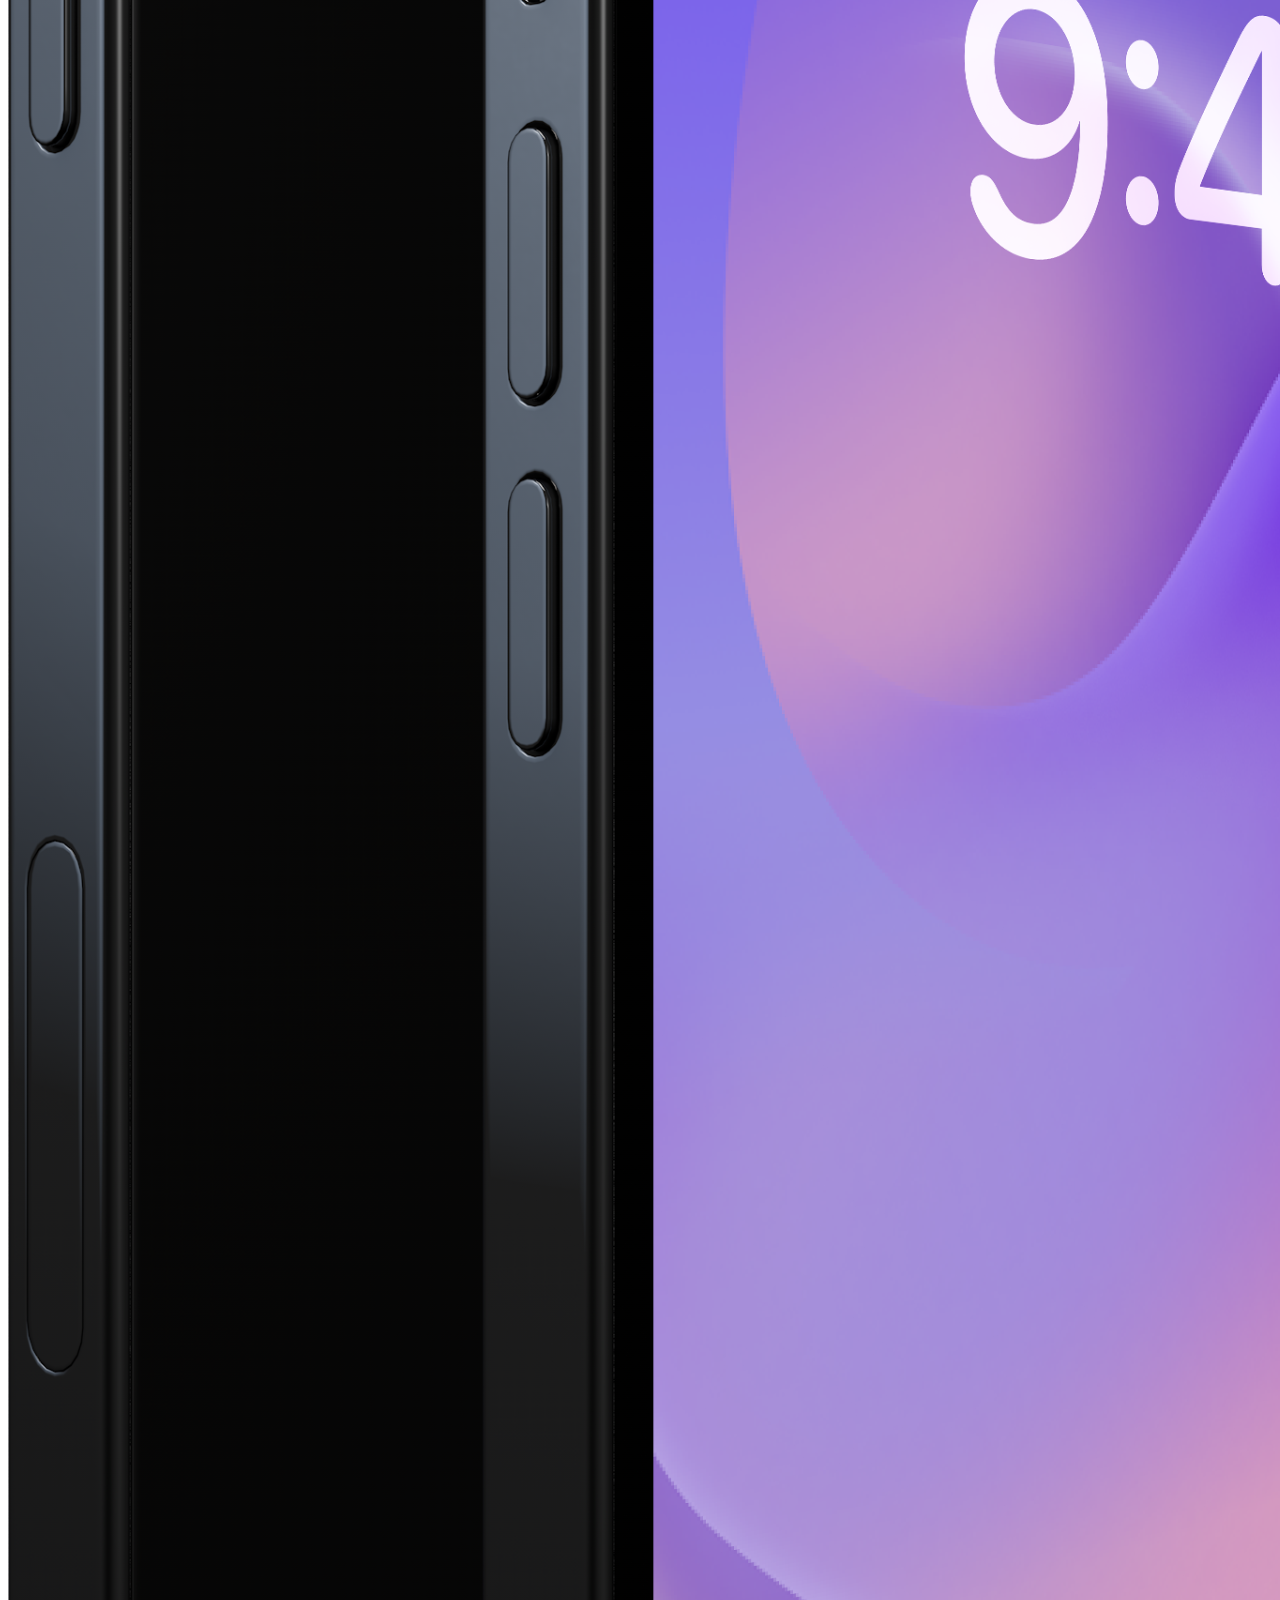
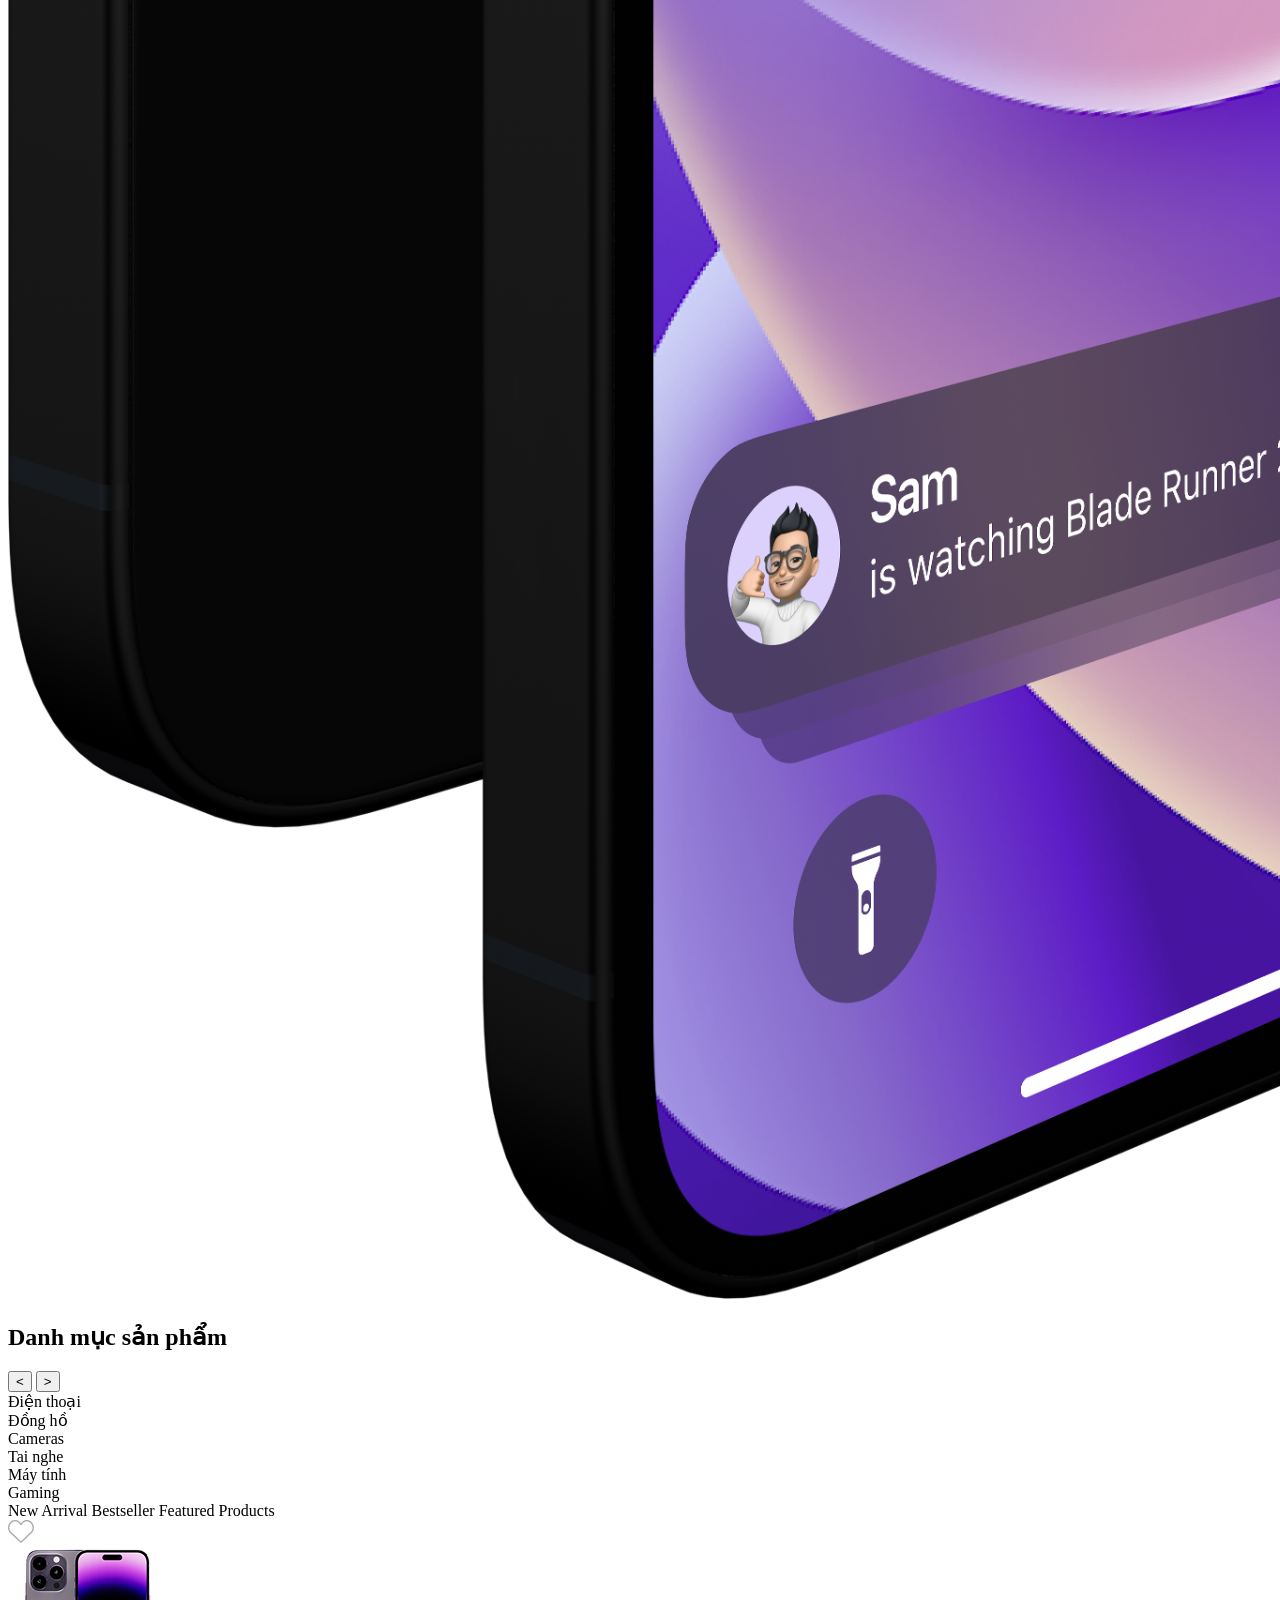
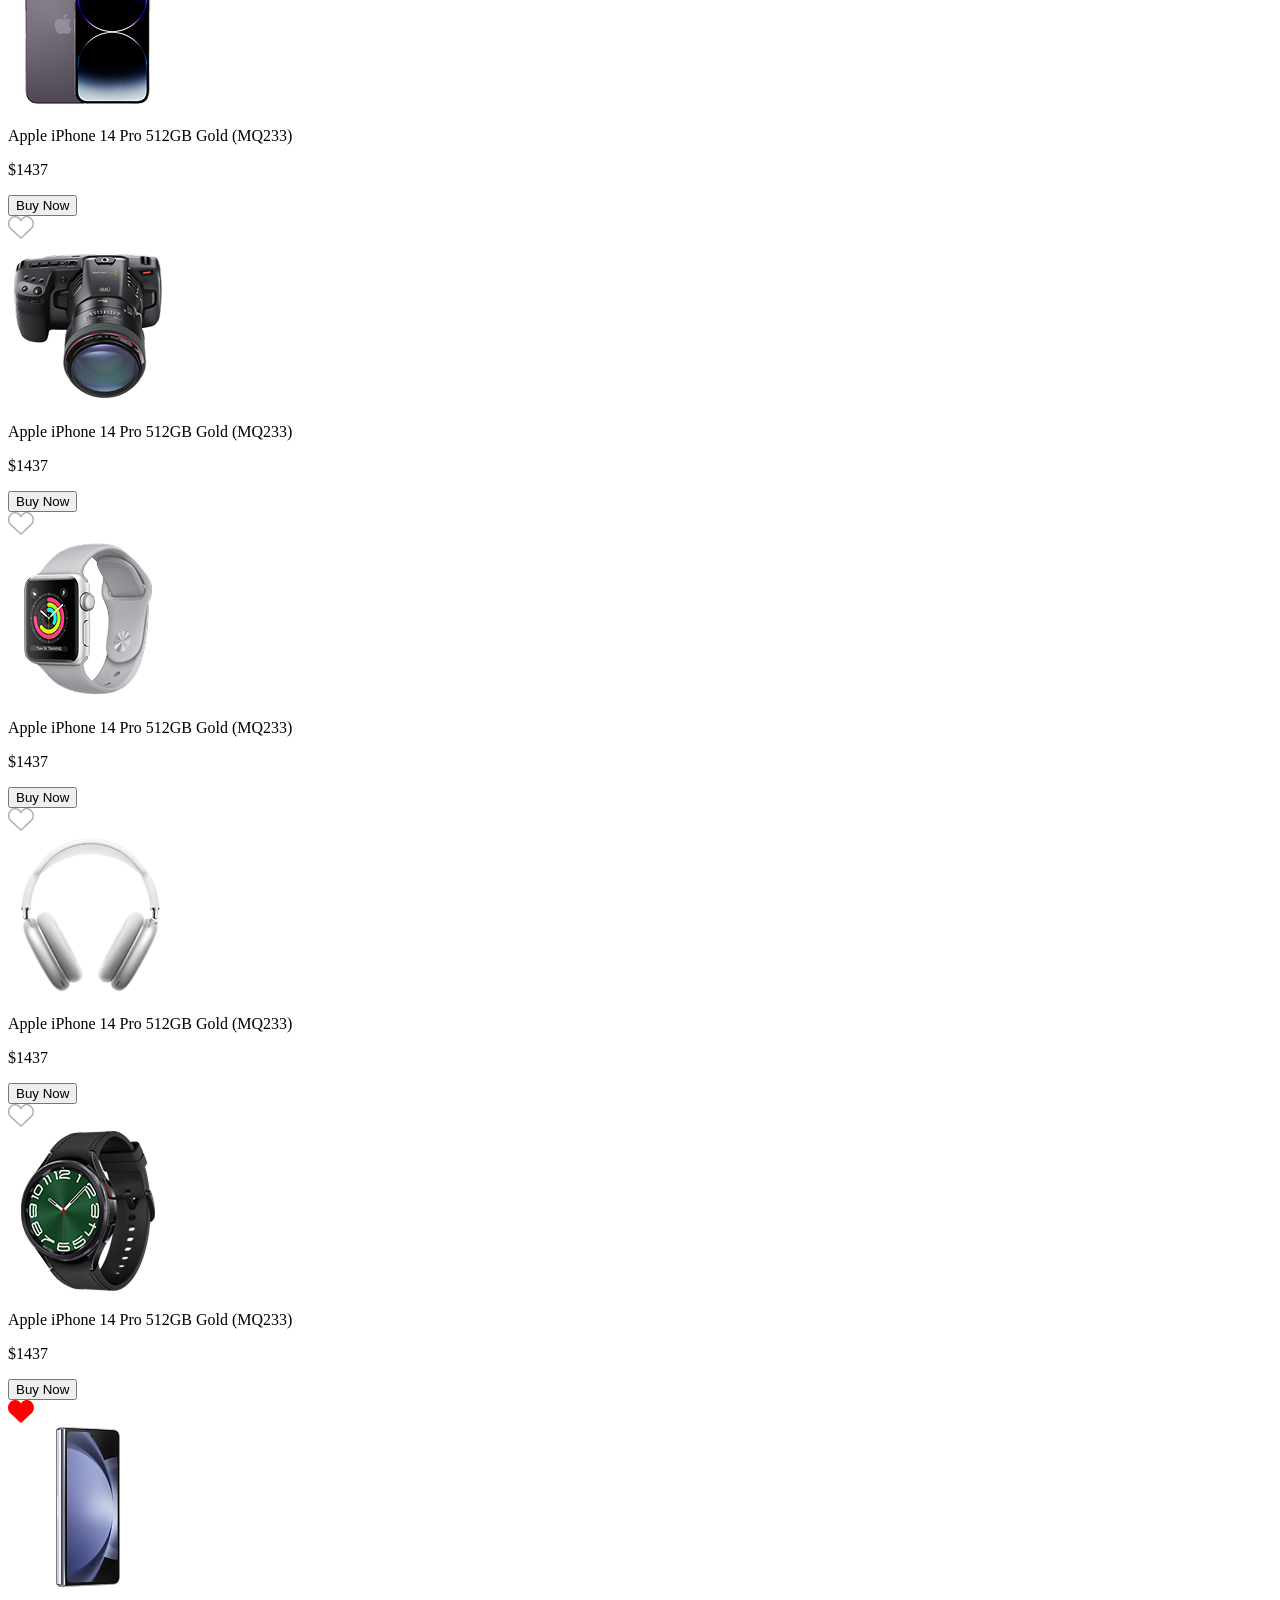
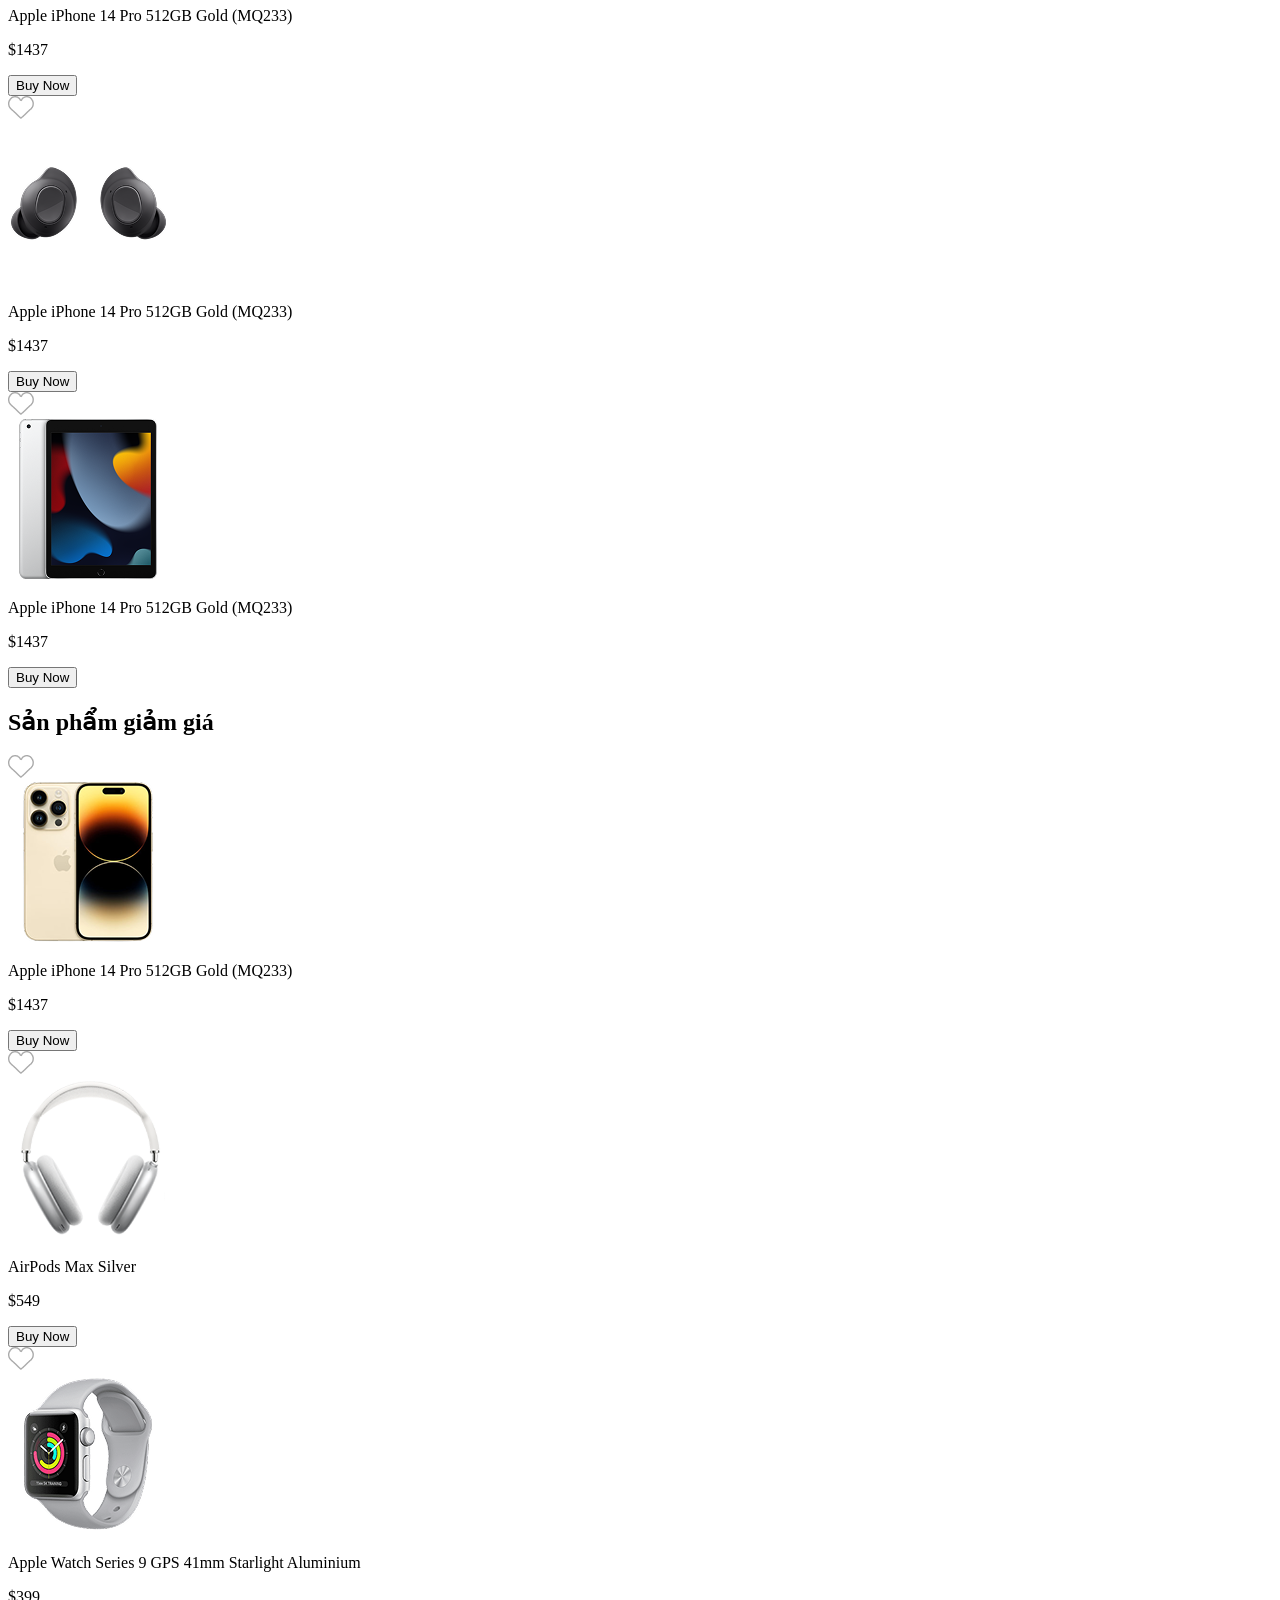
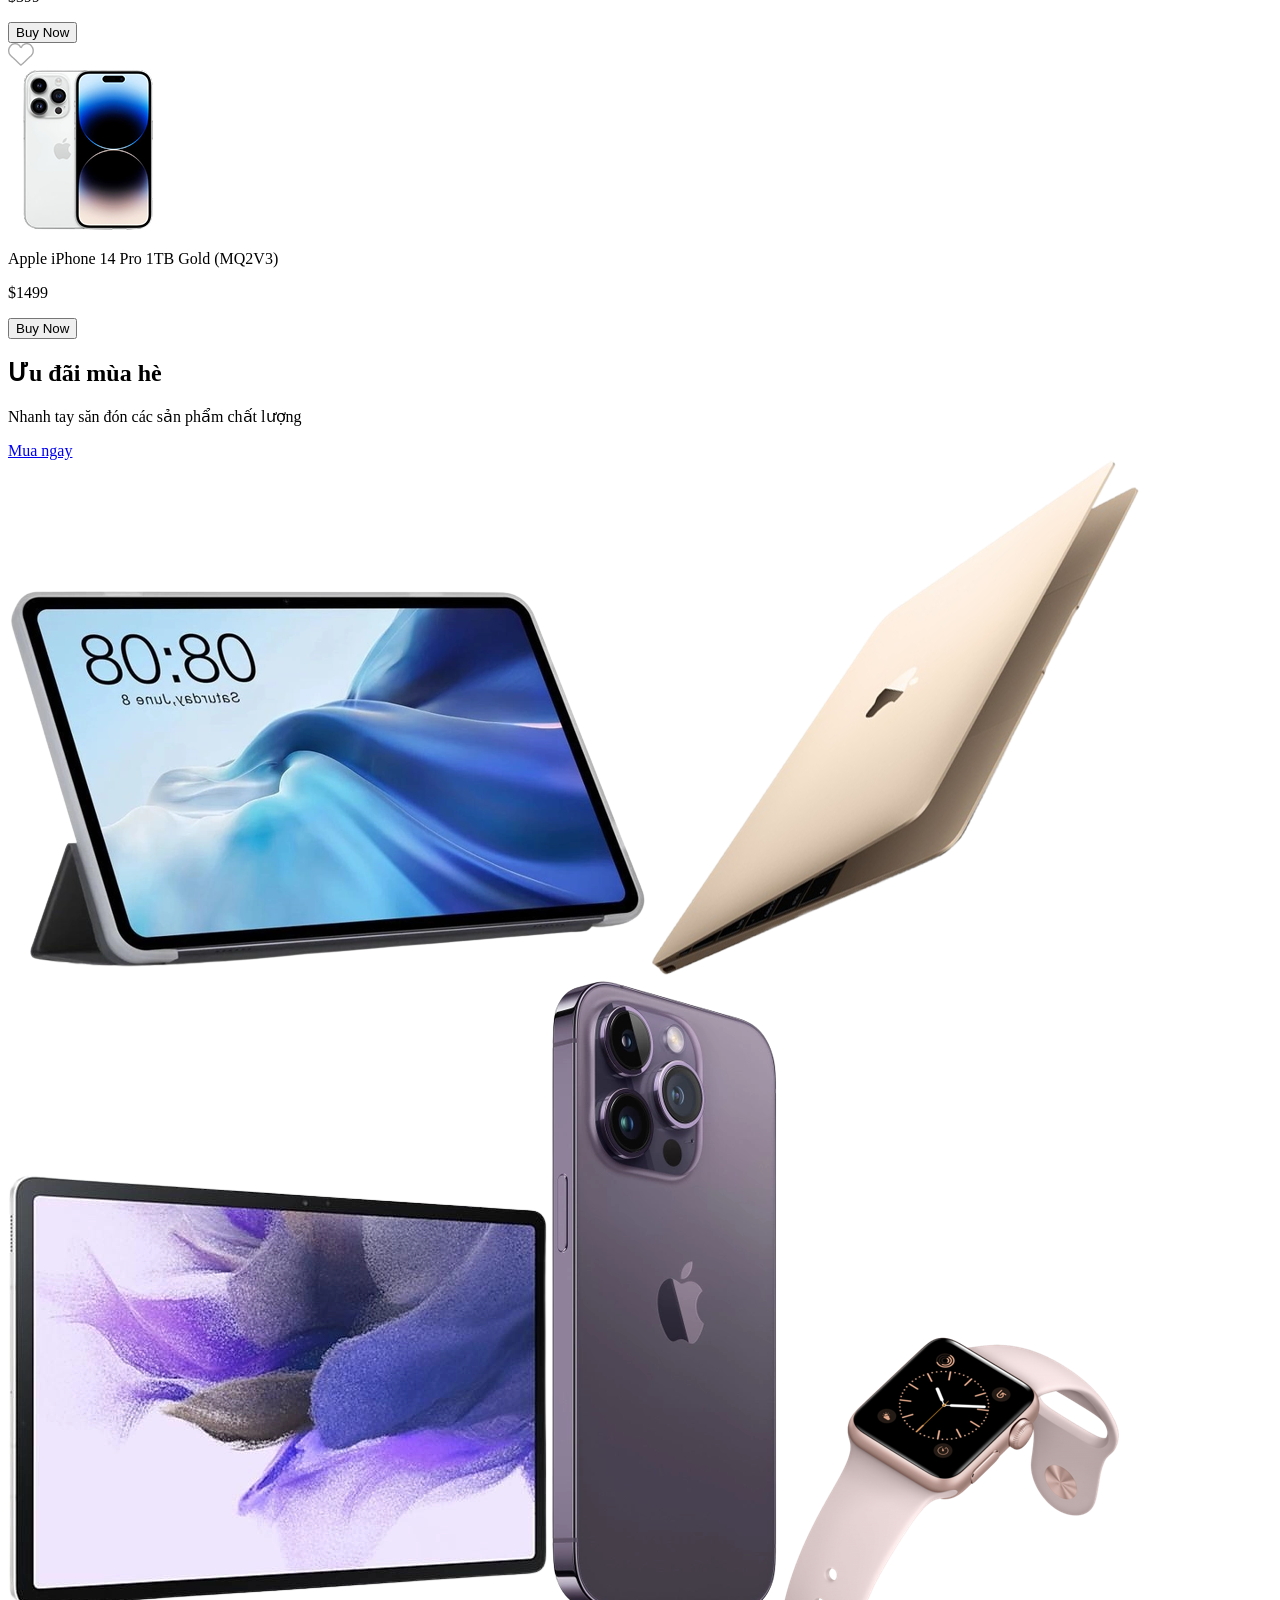
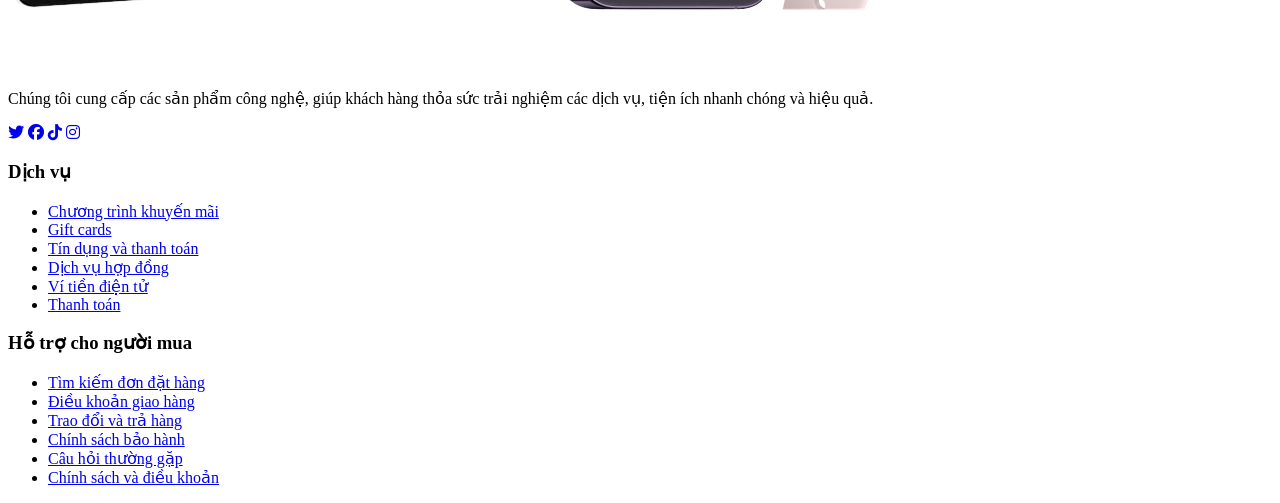
==== commit 45ac5479: "new" ====
--- a/index.html
+++ b/index.html
@@ -5,7 +5,7 @@
     <meta name="viewport" content="width=device-width, initial-scale=1.0">
     <title>Document</title>
     <link rel="stylesheet" href="https://cdnjs.cloudflare.com/ajax/libs/font-awesome/6.5.1/css/all.min.css">
-    <link rel="stylesheet" href="./style.css">
+    <link rel="stylesheet" href="./css/">
 </head>
 <body>
 
@@ -232,6 +232,6 @@
             
         </div>
     </footer>
-    <script src="./script.js"></script>
+    <script src="./js/main.js"></script>
 </body>
 </html>
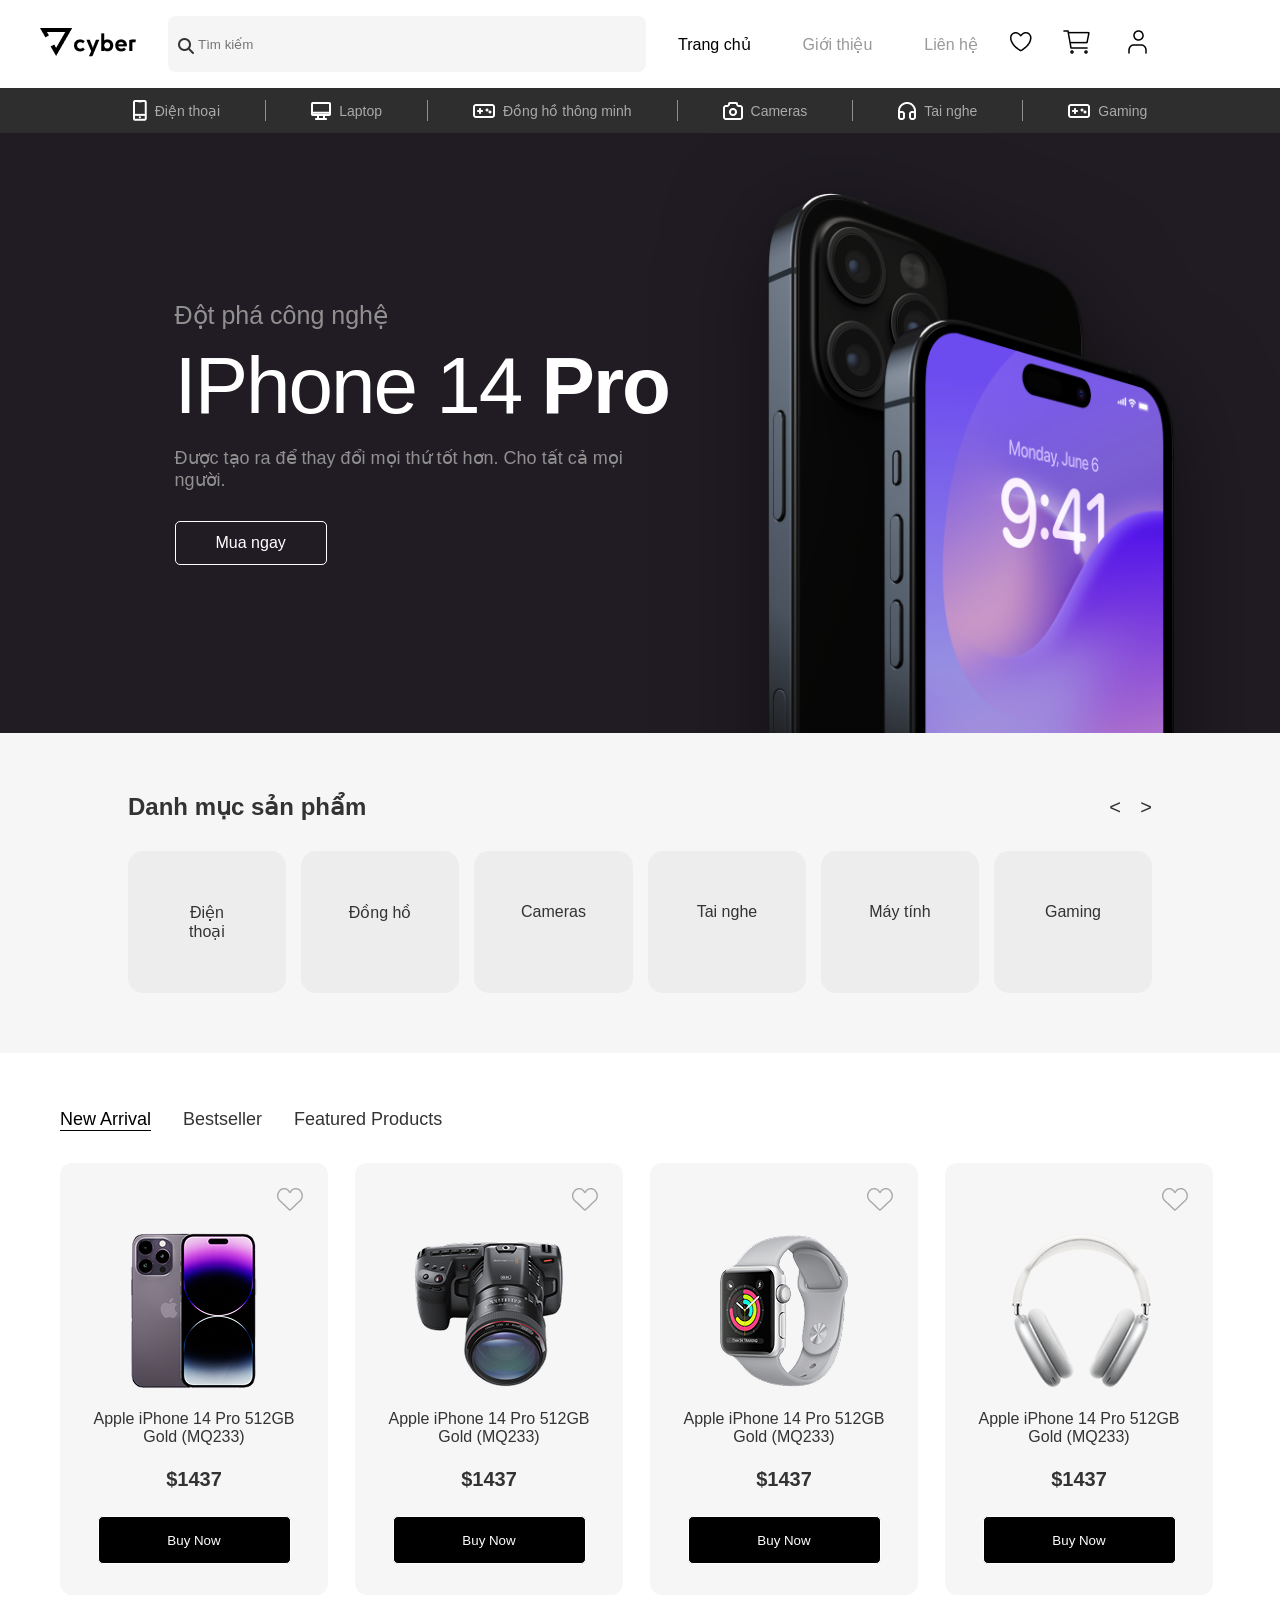
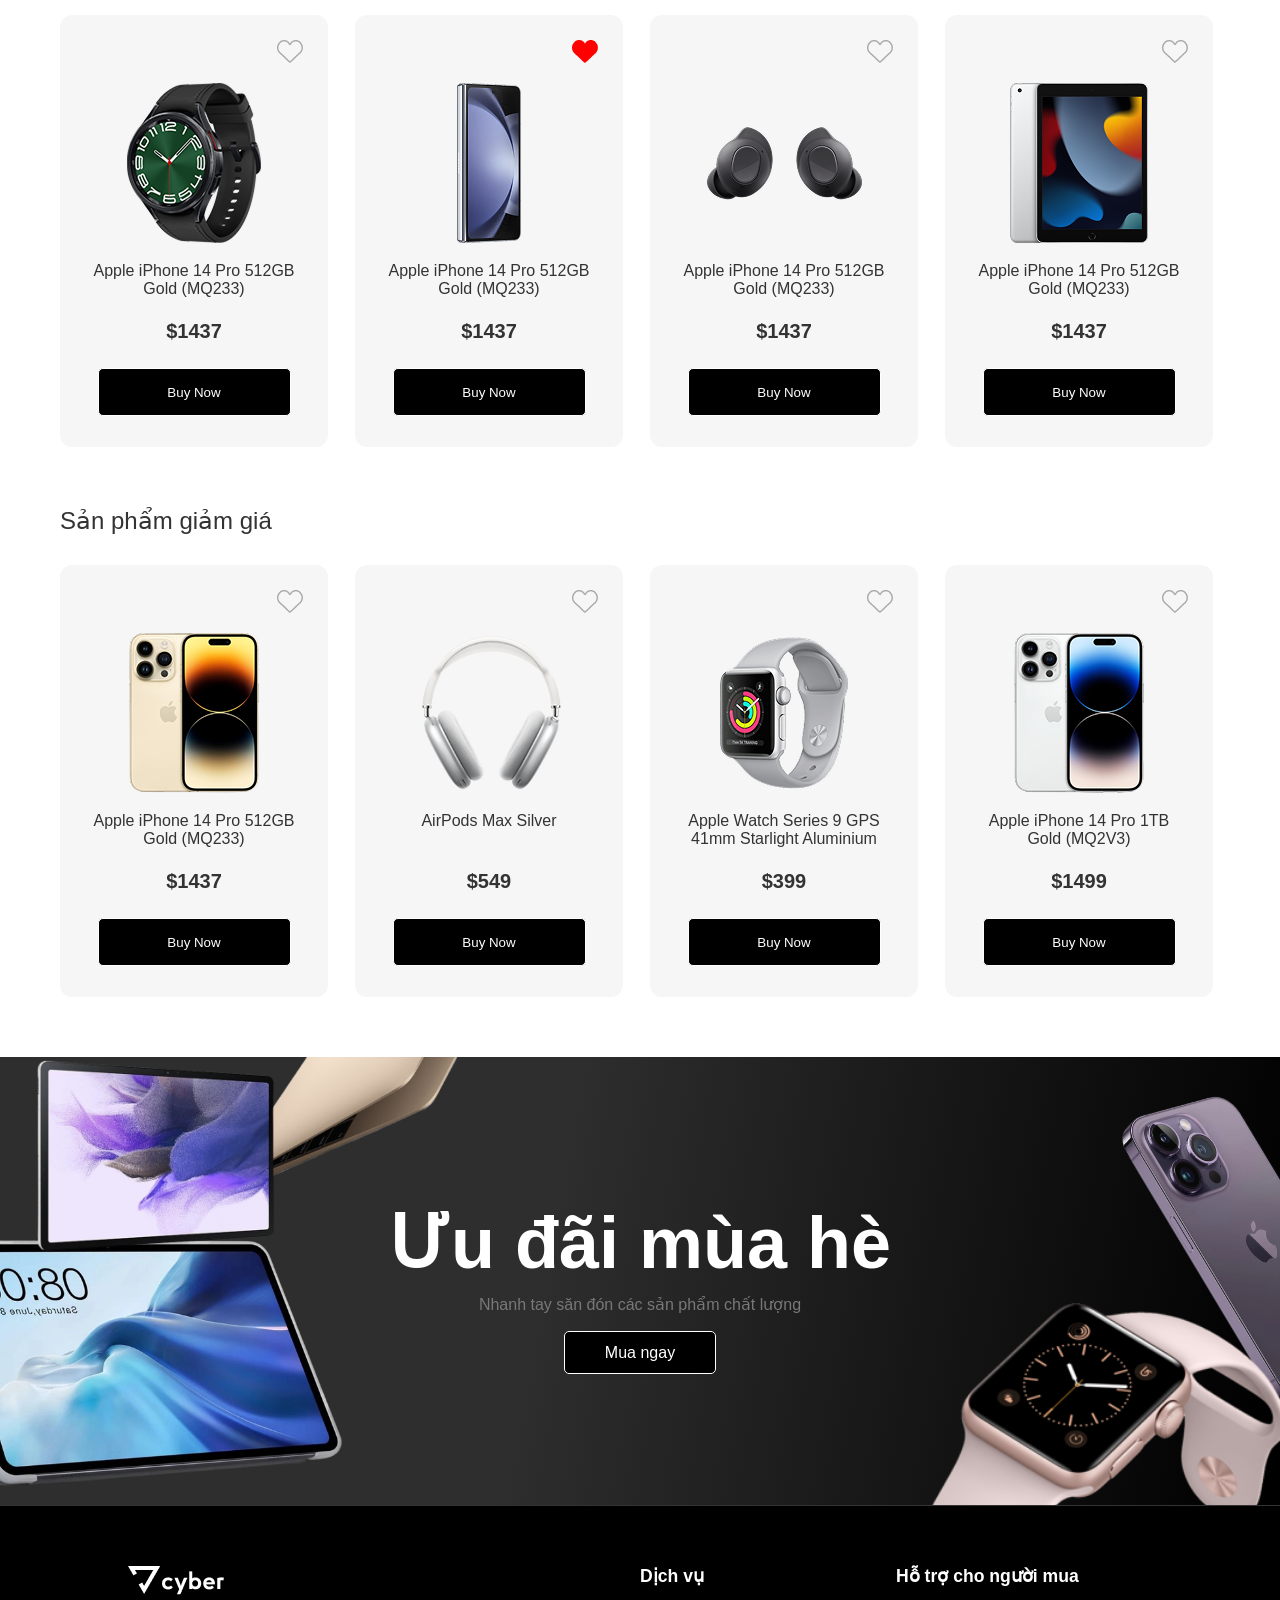
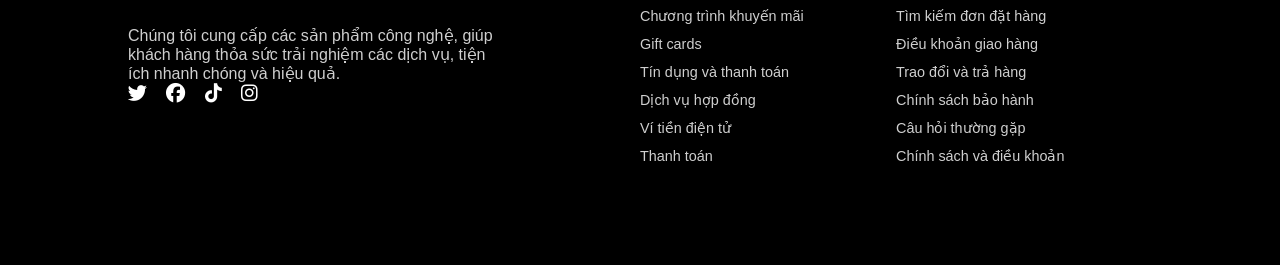
==== commit 2306fa6c: "new" ====
--- a/index.html
+++ b/index.html
@@ -5,7 +5,7 @@
     <meta name="viewport" content="width=device-width, initial-scale=1.0">
     <title>Document</title>
     <link rel="stylesheet" href="https://cdnjs.cloudflare.com/ajax/libs/font-awesome/6.5.1/css/all.min.css">
-    <link rel="stylesheet" href="./css/">
+    <link rel="stylesheet" href="./css/style.css">
 </head>
 <body>
 
@@ -232,6 +232,6 @@
             
         </div>
     </footer>
-    <script src="./js/main.js"></script>
+    <script src=""></script>
 </body>
 </html>
--- a/css/style.css
+++ b/css/style.css
@@ -0,0 +1,425 @@
+* {
+    margin: 0; 
+    padding: 0; 
+    box-sizing: border-box;
+    font-family: 'Segoe UI', Tahoma, Geneva, Verdana, sans-serif;
+}
+
+body { 
+    background-color: #ffffff; 
+    color: #333; 
+}
+
+.container { 
+    max-width: 1200px; 
+    margin: 0 auto; 
+    padding: 0 20px; 
+}
+
+.top-nav {
+    height: 88px;
+    margin: auto;
+    max-width: 1200px;
+    display: flex;
+    align-items: center;
+    gap: 32px;
+    background: #fff;
+}
+.search-bar{
+    position: relative;
+}
+.search-bar input {
+    background: #f5f5f5;
+    border: none;
+    padding: 10px 30px;
+    border-radius: 8px;
+    width: 478px;
+    height: 56px;
+}
+.fas{
+    position: absolute;
+    top: 22px;
+    left: 10px;
+}
+.main-menu{
+    display: flex;
+    gap: 52px;
+}
+.main-menu a {
+    text-decoration: none;
+    color: #999;
+    font-weight: 500;
+}
+
+.main-menu a.active { 
+    color: #000; 
+    border: none;
+}
+.user-icons{
+    display: flex;
+    width: 144px;
+    height: 32px;
+    align-items: center;
+    justify-content: space-between;
+}
+.user-icons img{
+    height: 100%;
+}
+/* Tầng dưới nền tối (Dark Mode Style) */
+.category-nav {
+    display: flex;
+    justify-content: center;
+    background: #2e2e2e;
+    padding: 12px 0;
+}
+
+.category-item {
+    color: #aaa;
+    padding: 0 45px;
+    font-size: 14px;
+    cursor: pointer;
+    display: flex;
+    align-items: center;
+    gap: 8px;
+    border-left:1px solid #909090 ;
+}
+.category-item:first-child{
+    border: none;
+}
+.category-item:hover { color: #fff; }
+
+.category-section {
+    padding: 60px 10%;
+    background-color: #f6f6f6;
+}
+
+/* Header: Tiêu đề và Nút */
+.category-header {
+    display: flex;
+    justify-content: space-between;
+    align-items: center;
+    margin-bottom: 30px;
+}
+
+.arrow-btn {
+    background: none;
+    border: none;
+    font-size: 20px;
+    cursor: pointer;
+    margin-left: 15px;
+    color: #333;
+}
+
+/* Grid danh mục */
+.new-arrival{
+    padding-top: 56px;
+}
+.category-grid {
+    display: flex;
+    gap: 15px;
+    justify-content: space-between;
+}
+
+.cat-card {
+    flex: 1;
+    background-color: #EDEDED; /* Màu xám nhạt giống ảnh */
+    padding: 52px 47px;
+    border-radius: 15px; /* Bo góc đặc trưng */
+    text-align: center;
+    font-weight: 500;
+    font-size: 16px;
+    cursor: pointer;
+    transition: all 0.3s ease;
+}
+
+/* Hiệu ứng khi di chuột */
+.cat-card:hover {
+    background-color: #e0e0e0;
+    transform: translateY(-5px);
+}
+
+/* banner */
+.hero-banner {
+    background-color: #211C24; /* Màu tím đen đặc trưng */
+    height: 600px;
+    display: flex;
+    align-items: center;
+    justify-content: space-around;
+    padding: 0 10%;
+    color: white;
+    overflow: hidden;
+}
+
+.hero-content {
+    max-width: 500px;
+}
+
+.subtitle {
+    color: #999;
+    font-size: 18px;
+    margin-bottom: 10px;
+}
+
+.hero-content h1{
+    font-size: 80px;
+    font-weight: 300;
+    margin-bottom: 15px;
+    letter-spacing: -2px;
+}
+
+.hero-content h1 span {
+    font-weight: 700;
+}
+.hero-content p{
+    color: #909090;
+    font-size: 18px;
+}
+.hero-content p:first-child{
+   font-size: 25px;
+}
+.description {
+    color: #999;
+    margin-bottom: 30px;
+    font-size: 16px;
+}
+
+/* Nút bấm viền mảnh */
+.btn-outline {
+    background: transparent;
+    border: 1px solid white;
+    color: white;
+    padding: 12px 40px;
+    border-radius: 5px;
+    cursor: pointer;
+    font-size: 16px;
+    transition: 0.3s;
+}
+
+.btn-outline:hover {
+    background: white;
+    color: #211C24;
+}
+
+/* Hiệu ứng hình ảnh */
+.hero-image{
+    width: 33%;
+    position: relative;
+}
+.hero-image img {
+    position: absolute;
+    top: -240px;
+    height: 998px;
+    width: 406px;
+    filter: drop-shadow(0 20px 50px rgba(0, 0, 0, 0.5));
+}
+
+.product-section { 
+    padding: 60px 0; 
+}
+.section-title { 
+    margin-bottom: 30px; 
+    font-weight: 500; 
+}
+.tabs{
+    font-size: 18px;
+    margin-bottom: 32px;
+    gap: 32px;
+    display: flex;
+    flex-wrap: wrap;
+}
+.active{
+    border-bottom: 1px solid black;
+    color: black;
+}
+.product-grid {
+    display: grid;
+    grid-template-columns: repeat(auto-fill, minmax(240px, 1fr));
+    gap: 20px;
+}
+
+.product-card {
+    background: #F6F6F6;
+    border-radius: 12px;
+    padding: 25px;
+    text-align: center;
+    position: relative;
+    transition: 0.3s;
+    width: 268px;
+    height: 432px;
+}
+
+.product-card:hover { 
+    transform: translateY(-5px); 
+    box-shadow: 0 10px 20px rgba(0,0,0,0.05); 
+}
+.product-card p{
+    height: 48px;
+}
+.product-card img { 
+    width: 160px;
+    height: auto; 
+    margin-bottom: 15px;
+}
+
+.price { 
+    font-weight: bold; 
+    font-size: 20px; 
+    padding: 10px 0; 
+
+}
+.wishlist {
+    font-size: 20px;
+    color: #ccc;
+    cursor: pointer;
+    text-align: right;
+}
+.wishlist img{
+    width: auto;
+}
+/* --- PHẦN BANNER --- */
+.hero {
+    height: 448px;
+    display: flex;
+    align-items: center;
+    justify-content: center;
+    text-align: center;
+    position: relative;
+    overflow: hidden;
+    background: linear-gradient(100.23deg, #2E2E2E 42.36%, #000000 98.65%);
+
+}
+
+.hero h1 { 
+    font-size: 72px; 
+    margin-bottom: 10px; 
+    color: white;
+
+}
+.hero p { 
+    color: #787878; 
+    margin-bottom: 30px;
+    font-size: 16px; 
+}
+
+.btn-buy {
+    padding: 12px 40px;
+    border: 1px solid #fff;
+    color: #fff;
+    background: #000; 
+    cursor: pointer;
+    text-decoration: none;
+    border-radius: 5px;
+    transition: 0.3s;
+    height: 48px;
+    width: 193px;
+    margin-top: 10px;
+}
+
+.btn-buy:hover { 
+    background: #fff; 
+    color: #000; 
+}
+
+/* Vị trí ảnh sản phẩm */
+.img-left { 
+    position: absolute;
+    left: 37px;
+    top: 3px;
+    width: 237px;
+}
+.img-left1 { 
+    position: absolute;
+    left: -74px;
+    bottom: 13px;
+    width: 418px;
+}
+.img-left2 { 
+    position: absolute;
+    left: 222px;
+    top: -220px;
+    width: 337px;
+}
+.img-right { 
+    position: absolute; 
+    right: -30px;
+    top: 20px;
+    width: 120px;
+    transform: rotate(-31deg);
+}
+.img-right1 { 
+    position: absolute; 
+    right: -7px;
+    bottom: -125px;
+    width: 404px;
+}
+/* --- PHẦN FOOTER --- */
+footer {
+    background-color: #000;
+    padding: 60px 10%;
+    border-top: 1px solid #333;
+}
+
+.footer-container {
+    display: flex;
+    justify-content: space-between;
+    flex-wrap: wrap;
+    color: #CFCFCF;
+}
+.brand{
+    width: 50%;
+    padding-right: 14%;
+    position: relative;
+}
+.brand h2{
+    margin-bottom: 25px;
+}
+.social-icons{
+    position: absolute;
+    bottom: o;
+}
+.footer-box{
+    display: flex;
+    width: 50%;
+}
+.footer-col { 
+    flex: 1; 
+    min-width: 250px; 
+    margin-bottom: 30px; 
+}
+
+.footer-col h2 { 
+    font-size: 1.5rem; 
+    text-transform: uppercase; 
+    margin-bottom: 20px; }
+.footer-col h3 { 
+    font-size: 1.1rem; 
+    margin-bottom: 20px; 
+    color: white;
+}
+
+.footer-col p { 
+    color: #999; 
+    line-height: 1.6; 
+    font-size: 0.9rem; 
+}
+
+.footer-col ul { 
+    list-style: none; padding: 0; 
+}
+.footer-col ul li { 
+    margin-bottom: 10px; 
+}
+.footer-col ul li a { 
+    color: #CFCFCF; 
+    text-decoration: none;
+    font-size: 0.9rem; 
+}
+.footer-col ul li a:hover { 
+    color: #fff; 
+}
+
+.social-icons a {
+    color: #fff;
+    margin-right: 15px;
+    font-size: 1.2rem;
+}
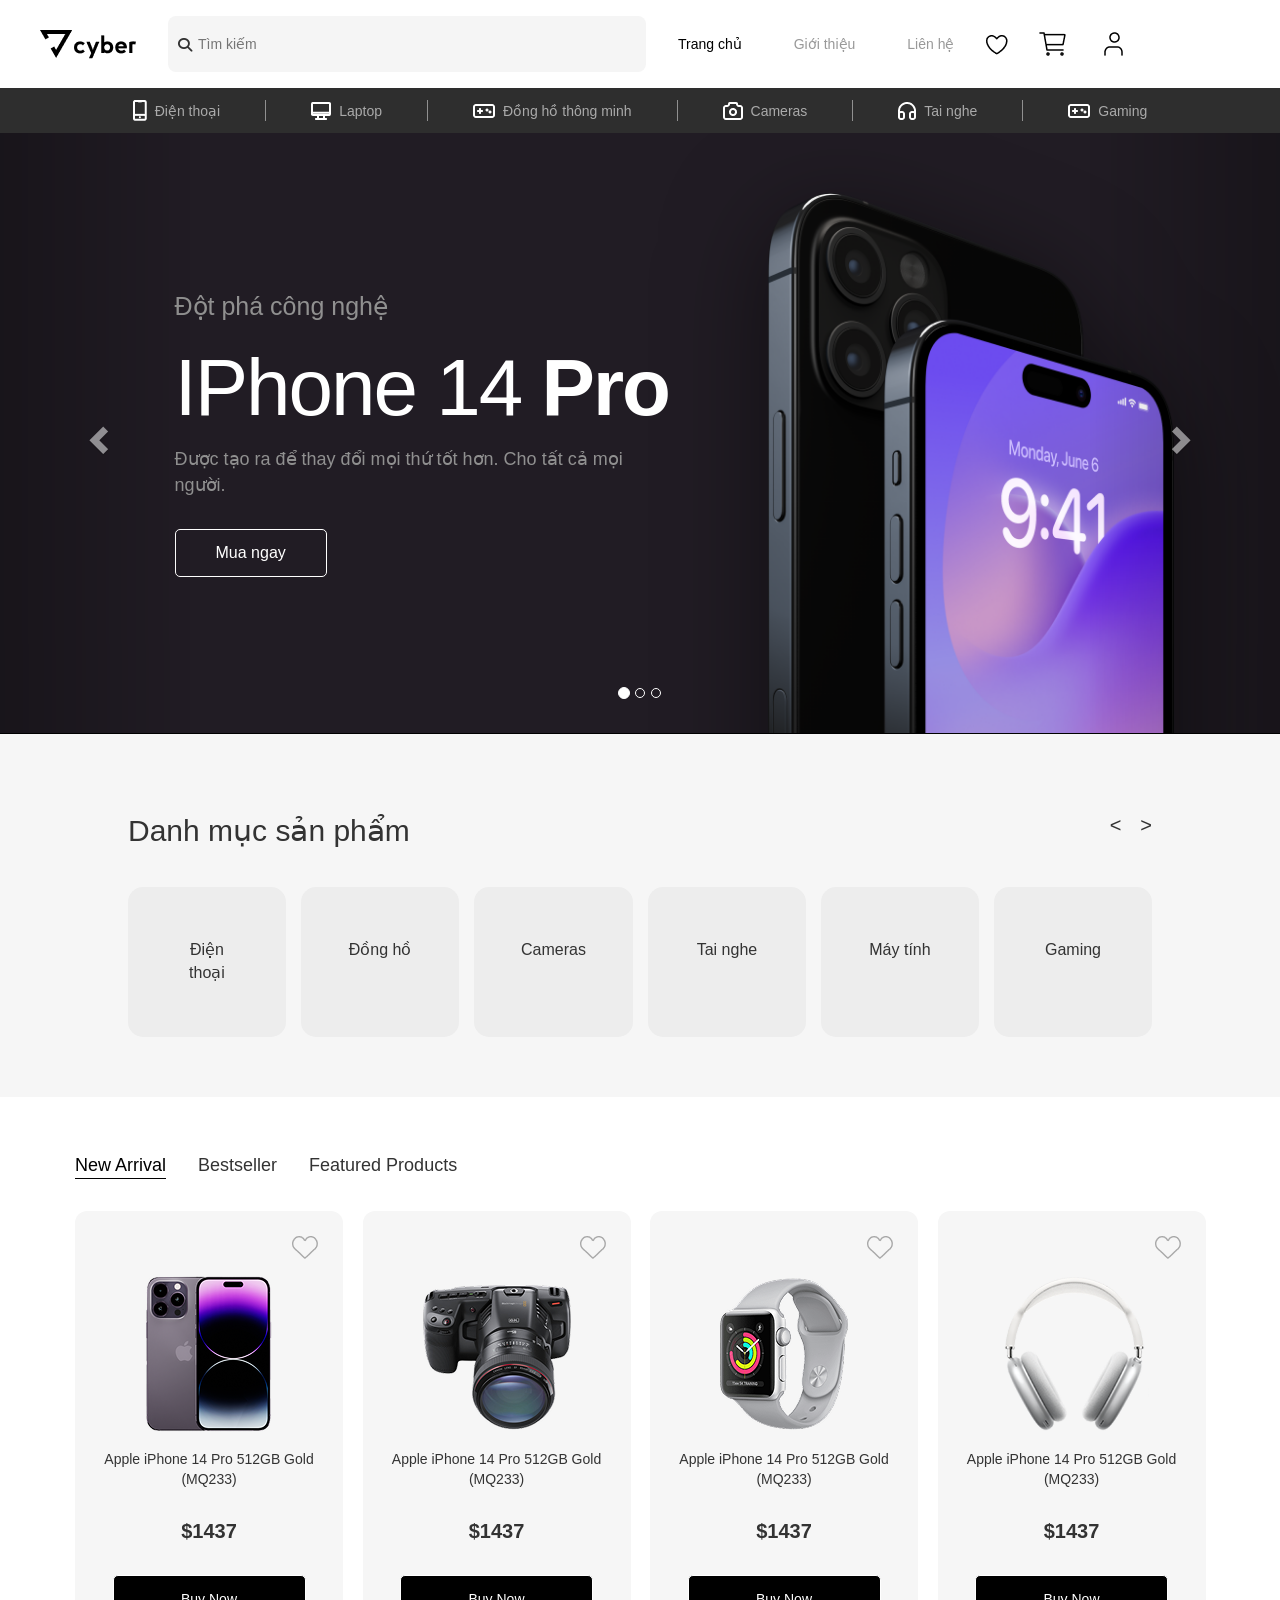
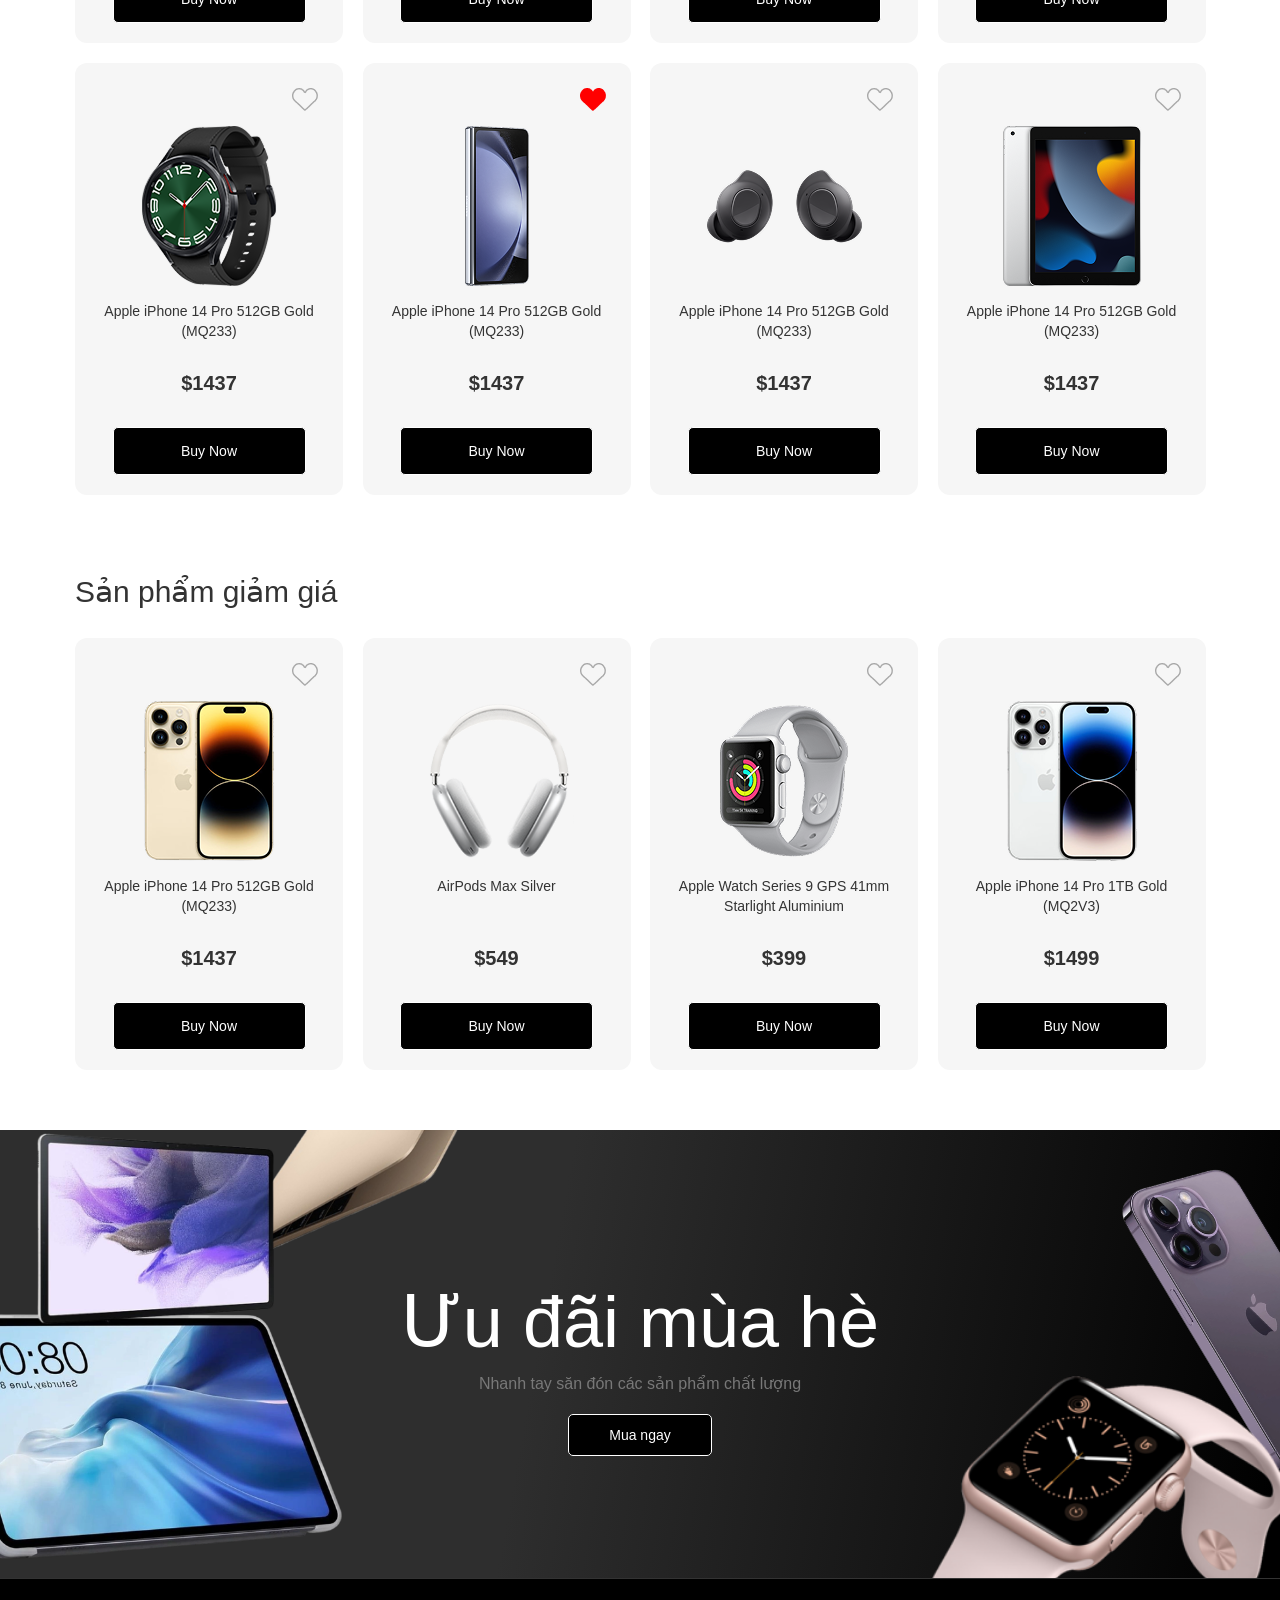
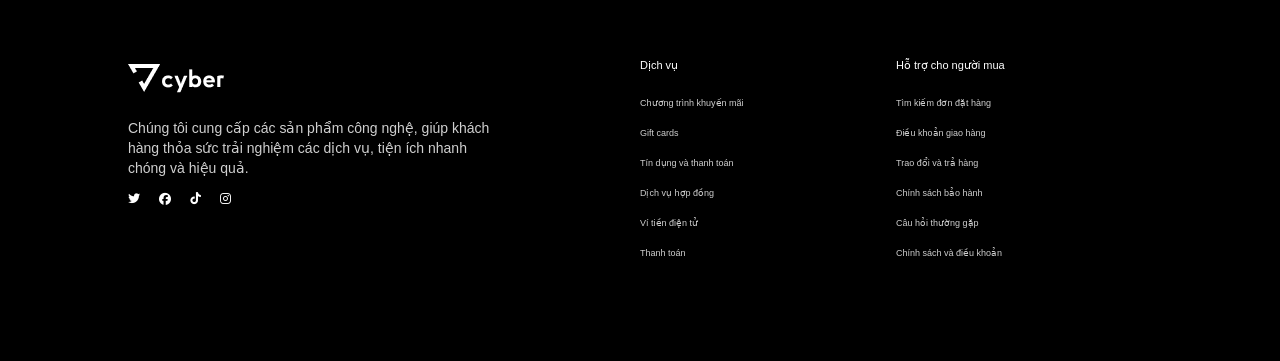
==== commit 89d617b7: "edit" ====
--- a/index.html
+++ b/index.html
@@ -5,13 +5,13 @@
     <meta name="viewport" content="width=device-width, initial-scale=1.0">
     <title>Document</title>
     <link rel="stylesheet" href="https://cdnjs.cloudflare.com/ajax/libs/font-awesome/6.5.1/css/all.min.css">
+    <link rel="stylesheet" href="https://maxcdn.bootstrapcdn.com/bootstrap/3.4.1/css/bootstrap.min.css">
     <link rel="stylesheet" href="./css/style.css">
+    <script src="https://ajax.googleapis.com/ajax/libs/jquery/3.7.1/jquery.min.js"></script>
+    <script src="https://maxcdn.bootstrapcdn.com/bootstrap/3.4.1/js/bootstrap.min.js"></script>
 </head>
 <body>
-
-    <!-- Header & Navigation -->
     <header>
-    <!-- Tầng trên: Logo, Tìm kiếm và User Actions -->
         <div class="top-nav">
             <div class="logo">
                 <img src="./img/Logo Vector.png" alt="">
@@ -34,8 +34,6 @@
                 <a href=""><img src="./img/User.png" alt=""></i></a>
             </div>
         </div>
-
-        <!-- Tầng dưới: Danh mục sản phẩm -->
         <div class="category-nav">
             <div class="category-item"><img src="./img/phone.png" alt=""> Điện thoại</div>
             <div class="category-item"><img src="./img/1.png" alt=""> Laptop</div>
@@ -45,18 +43,67 @@
             <div class="category-item"><img src="./img/gaming.png" alt=""> Gaming</div>
         </div>
     </header>
-
-    <section class="hero-banner">
-        <div class="hero-content">
-            <p class="subtitle">Đột phá công nghệ</p>
-            <h1>IPhone 14 <span>Pro</span></h1>
-            <p class="description">Được tạo ra để thay đổi mọi thứ tốt hơn. Cho tất cả mọi người.</p>
-            <button class="btn-outline">Mua ngay</button>
-        </div>
-        <div class="hero-image">
-            <img src="./img/imgfe.png" alt="iPhone 14 Pro">
-        </div>
-    </section>
+    <div id="myCarousel" class="carousel slide" data-ride="carousel">
+    <!-- Indicators -->
+    <ol class="carousel-indicators">
+      <li data-target="#myCarousel" data-slide-to="0" class="active"></li>
+      <li data-target="#myCarousel" data-slide-to="1"></li>
+      <li data-target="#myCarousel" data-slide-to="2"></li>
+    </ol>
+
+    <!-- Wrapper for slides -->
+        <div class="carousel-inner">
+            <div class="item active">
+                <section class="hero-banner">
+                    <div class="hero-content">
+                        <p class="subtitle">Đột phá công nghệ</p>
+                        <h1>IPhone 14 <span>Pro</span></h1>
+                        <p class="description">Được tạo ra để thay đổi mọi thứ tốt hơn. Cho tất cả mọi người.</p>
+                        <button class="btn-outline">Mua ngay</button>
+                    </div>
+                    <div class="hero-image">
+                        <img src="./img/imgfe.png" alt="iPhone 14 Pro">
+                    </div>
+                </section>
+            </div>   
+            <div class="item">
+                <section class="hero-banner">
+                    <div class="hero-content">
+                        <p class="subtitle">Đột phá công nghệ</p>
+                        <h1>IPhone 14 <span>Pro</span></h1>
+                        <p class="description">Được tạo ra để thay đổi mọi thứ tốt hơn. Cho tất cả mọi người.</p>
+                        <button class="btn-outline">Mua ngay</button>
+                    </div>
+                    <div class="hero-image">
+                        <img src="./img/imgfe.png" alt="iPhone 14 Pro">
+                    </div>
+                </section>
+            </div> 
+            <div class="item">
+                <section class="hero-banner">
+                    <div class="hero-content">
+                        <p class="subtitle">Đột phá công nghệ</p>
+                        <h1>IPhone 14 <span>Pro</span></h1>
+                        <p class="description">Được tạo ra để thay đổi mọi thứ tốt hơn. Cho tất cả mọi người.</p>
+                        <button class="btn-outline">Mua ngay</button>
+                    </div>
+                    <div class="hero-image">
+                        <img src="./img/imgfe.png" alt="iPhone 14 Pro">
+                    </div>
+                </section>
+            </div> 
+        </div>
+
+        <!-- Left and right controls -->
+        <a class="left carousel-control" href="#myCarousel" data-slide="prev">
+        <span class="glyphicon glyphicon-chevron-left"></span>
+        <span class="sr-only">Previous</span>
+        </a>
+        <a class="right carousel-control" href="#myCarousel" data-slide="next">
+        <span class="glyphicon glyphicon-chevron-right"></span>
+        <span class="sr-only">Next</span>
+        </a>
+    </div>
 
     <section class="category-section">
         <div class="category-header">
--- a/css/style.css
+++ b/css/style.css
@@ -93,7 +93,6 @@
     background-color: #f6f6f6;
 }
 
-/* Header: Tiêu đề và Nút */
 .category-header {
     display: flex;
     justify-content: space-between;
@@ -110,7 +109,6 @@
     color: #333;
 }
 
-/* Grid danh mục */
 .new-arrival{
     padding-top: 56px;
 }
@@ -122,9 +120,9 @@
 
 .cat-card {
     flex: 1;
-    background-color: #EDEDED; /* Màu xám nhạt giống ảnh */
+    background-color: #EDEDED; 
     padding: 52px 47px;
-    border-radius: 15px; /* Bo góc đặc trưng */
+    border-radius: 15px; 
     text-align: center;
     font-weight: 500;
     font-size: 16px;
@@ -132,7 +130,6 @@
     transition: all 0.3s ease;
 }
 
-/* Hiệu ứng khi di chuột */
 .cat-card:hover {
     background-color: #e0e0e0;
     transform: translateY(-5px);
@@ -140,7 +137,7 @@
 
 /* banner */
 .hero-banner {
-    background-color: #211C24; /* Màu tím đen đặc trưng */
+    background-color: #211C24;
     height: 600px;
     display: flex;
     align-items: center;
@@ -149,7 +146,7 @@
     color: white;
     overflow: hidden;
 }
-
+.carousel-inner 
 .hero-content {
     max-width: 500px;
 }
@@ -165,8 +162,8 @@
     font-weight: 300;
     margin-bottom: 15px;
     letter-spacing: -2px;
-}
-
+    color: white;
+}
 .hero-content h1 span {
     font-weight: 700;
 }
@@ -183,7 +180,6 @@
     font-size: 16px;
 }
 
-/* Nút bấm viền mảnh */
 .btn-outline {
     background: transparent;
     border: 1px solid white;
@@ -200,7 +196,6 @@
     color: #211C24;
 }
 
-/* Hiệu ứng hình ảnh */
 .hero-image{
     width: 33%;
     position: relative;
